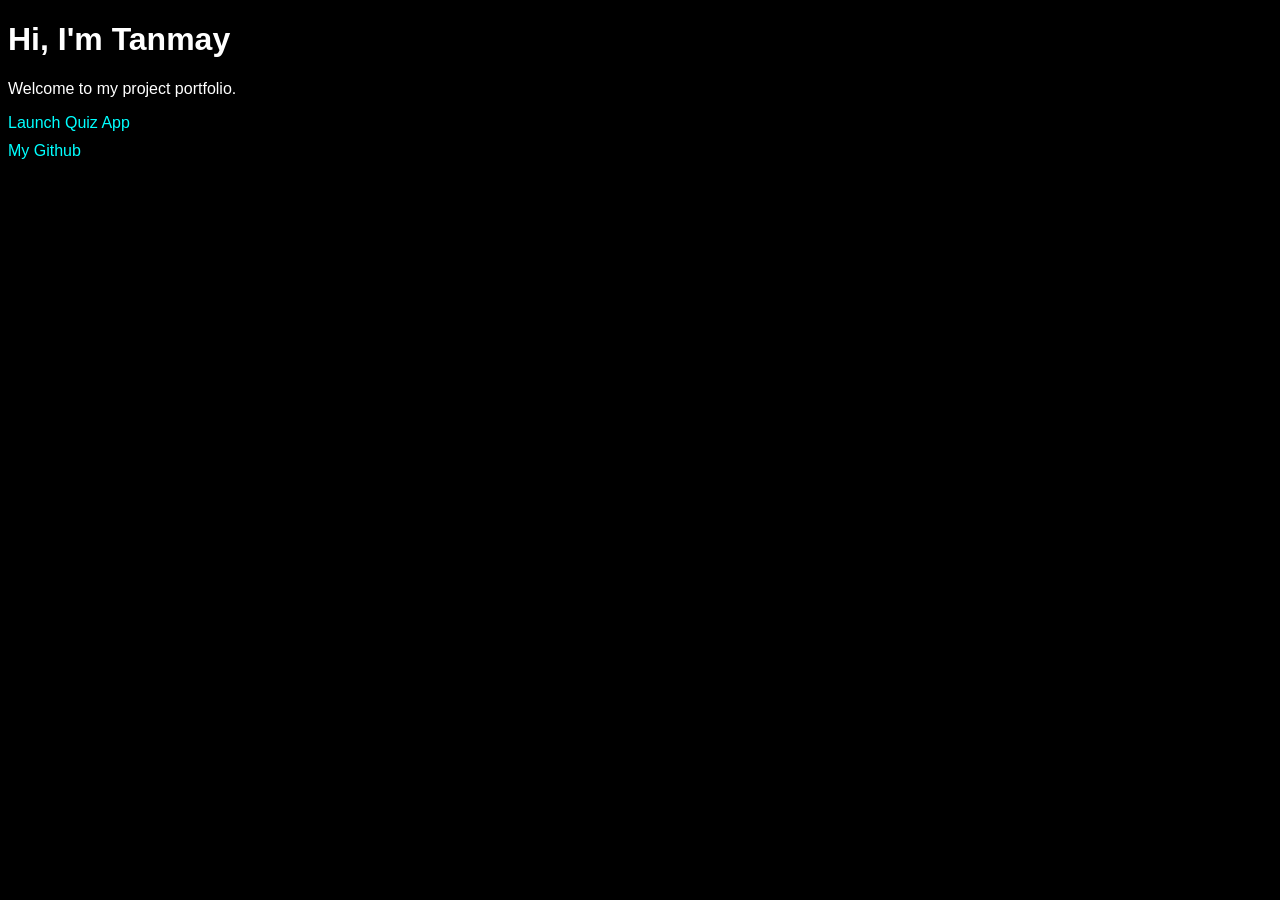
==== index.html @ caf0c2b5 "Add styles and links to index.html" ====
<!DOCTYPE html>
<html>
<head>
    <title>Tanmay | Portfolio</title>
    <style>
        body { 
            background-color: black; 
            color: white; 
            font-family: sans-serif;
        }
        a { 
            color: cyan;    
            display: block;   
            margin-top: 10px;  
            text-decoration: none;
        }
        a:hover { text-decoration: underline; }
    </style>
</head>
<body>
    <h1>Hi, I'm Tanmay</h1>
    <p>Welcome to my project portfolio.</p>
    
    <a href="/quizgenai">Launch Quiz App</a>
    <a href="https://github.com/TanmayDawande">My Github</a>
</body>
</html>
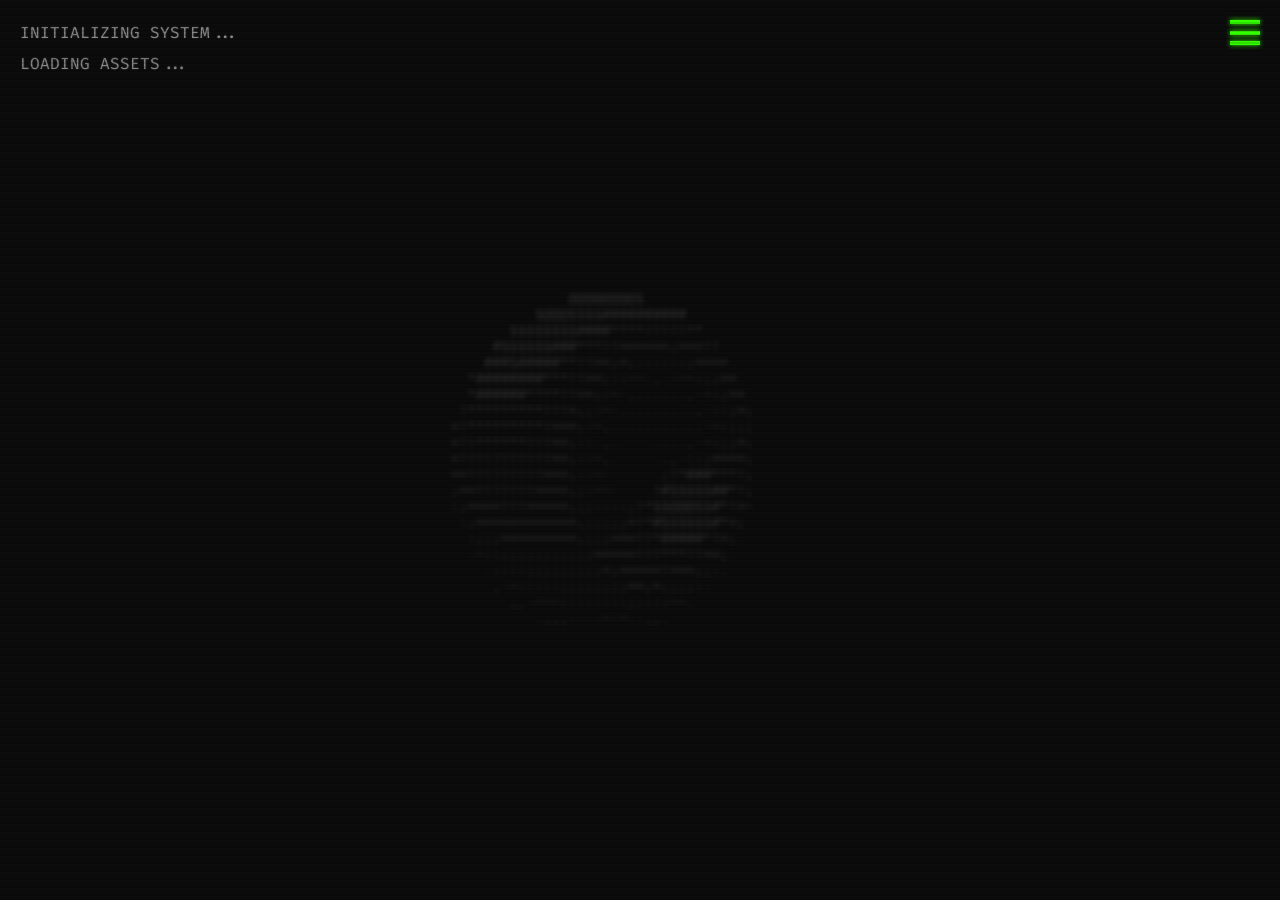
==== commit 8a1038be: "change the entire ui" ====
--- a/index.html
+++ b/index.html
@@ -1,27 +1,71 @@
 <!DOCTYPE html>
-<html>
+<html lang="en">
 <head>
-    <title>Tanmay | Portfolio</title>
-    <style>
-        body { 
-            background-color: black; 
-            color: white; 
-            font-family: sans-serif;
-        }
-        a { 
-            color: cyan;    
-            display: block;   
-            margin-top: 10px;  
-            text-decoration: none;
-        }
-        a:hover { text-decoration: underline; }
-    </style>
+    <meta charset="UTF-8">
+    <meta name="viewport" content="width=device-width, initial-scale=1.0">
+    <title>Tanme portfolio</title>
+    <link rel="preconnect" href="https://fonts.googleapis.com">
+    <link rel="preconnect" href="https://fonts.gstatic.com" crossorigin>
+    <link href="https://fonts.googleapis.com/css2?family=Fira+Code:wght@300;400;600&display=swap" rel="stylesheet">
+    <link rel="stylesheet" href="style.css">
 </head>
 <body>
-    <h1>Hi, I'm Tanmay</h1>
-    <p>Welcome to my project portfolio.</p>
-    
-    <a href="/quizgenai">Launch Quiz App</a>
-    <a href="https://github.com/TanmayDawande">My Github</a>
+    <div class="scanline"></div>
+    <div id="donut-bg"></div>
+    <div id="terminal-container">
+        <!-- Menu Icon -->
+        <div id="menu-icon">
+            <div class="bar"></div>
+            <div class="bar"></div>
+            <div class="bar"></div>
+        </div>
+        
+        <!-- Projects Modal/Tab -->
+        <div id="projects-modal" class="hidden">
+            <div class="modal-header">
+                <span></span>
+                <span class="close-btn">[X]</span>
+            </div>
+            <div class="modal-tabs">
+                <span id="tab-projects" class="tab active">[PROJECTS]</span>
+                <span id="tab-contact" class="tab">[CONTACT]</span>
+            </div>
+            <div id="modal-content">
+                <div id="github-projects">
+                    <!-- Projects will be loaded here -->
+                    <div class="loading">FETCHING DATA...</div>
+                </div>
+                <div id="contact-section" class="hidden">
+                    <div class="contact-item">
+                        <span class="contact-label">Email:</span>
+                        <span style="color: var(--link-color); cursor: text;">tdawande007@gmail.com</span>
+                    </div>
+                    <div class="contact-item">
+                        <span class="contact-label">GitHub:</span>
+                        <a href="https://github.com/TanmayDawande" target="_blank">TanmayDawande</a>
+                    </div>
+                    <div class="contact-item">
+                        <span class="contact-label">LinkedIn:</span>
+                        <a href="https://www.linkedin.com/in/tanmay-dawande-601378376/" target="_blank">Tanmay Dawande</a>
+                    </div>
+                    <div class="contact-item">
+                        <span class="contact-label">Discord:</span>
+                        <span style="color: var(--link-color); cursor: text;">.tanme</span>
+                    </div>
+                </div>
+            </div>
+        </div>
+
+        <div id="terminal-output"></div>
+        <div class="input-line">
+            <span class="prompt">visitor@tanmay:~$</span>
+            <!-- Hidden input for typing -->
+            <input type="text" id="command-input" autocomplete="off" spellcheck="false" autofocus>
+            <!-- Visual representation -->
+            <span id="input-display"></span>
+            <span class="cursor"></span>
+        </div>
+    </div>
+    <script src="script.js"></script>
 </body>
 </html>
--- a/style.css
+++ b/style.css
@@ -0,0 +1,336 @@
+:root {
+    --bg-color: #0c0c0c;
+    --terminal-green: #33ff00;
+    --terminal-glow: #33ff0080;
+    --text-color: #e0e0e0;
+    --prompt-color: #ff3333;
+    --link-color: #55b5db;
+    --font-stack: 'Fira Code', 'Courier New', monospace;
+}
+
+body {
+    background-color: var(--bg-color);
+    color: var(--text-color);
+    font-family: var(--font-stack);
+    margin: 0;
+    padding: 0;
+    height: 100vh;
+    overflow: hidden;
+    display: flex;
+    justify-content: center;
+    align-items: center;
+}
+
+.scanline {
+    position: fixed;
+    top: 0;
+    left: 0;
+    width: 100%;
+    height: 100%;
+    background: linear-gradient(
+        to bottom,
+        rgba(255,255,255,0),
+        rgba(255,255,255,0) 50%,
+        rgba(0,0,0,0.2) 50%,
+        rgba(0,0,0,0.2)
+    );
+    background-size: 100% 4px;
+    pointer-events: none;
+    z-index: 1000;
+    opacity: 0.6;
+}
+
+#terminal-container {
+    width: 100%;
+    height: 100vh;
+    overflow-y: auto; 
+    background: transparent;
+    border: none;
+    padding: 20px;
+    box-sizing: border-box;
+    display: block;
+}
+
+#terminal-output {
+    overflow: visible;
+    padding-bottom: 0;
+}
+
+#terminal-output::-webkit-scrollbar {
+    width: 8px;
+}
+
+#terminal-output::-webkit-scrollbar-thumb {
+    background-color: #333;
+    border-radius: 4px;
+}
+
+.line {
+    margin-bottom: 5px;
+    line-height: 1.6;
+    word-wrap: break-word;
+    white-space: pre-wrap;
+    text-shadow: 0 0 2px rgba(255, 255, 255, 0.2);
+}
+
+.command-echo {
+    color: #888;
+}
+
+.success { color: var(--terminal-green); }
+.error { color: #ff5555; }
+.info { color: #55b5db; }
+
+.input-line {
+    display: flex;
+    align-items: center;
+    position: relative;
+    width: 100%;
+}
+
+.prompt {
+    color: var(--terminal-green);
+    margin-right: 10px;
+    font-weight: bold;
+    text-shadow: 0 0 5px var(--terminal-glow);
+    white-space: nowrap;
+}
+
+#command-input {
+    position: absolute;
+    opacity: 0;
+    top: 0;
+    left: 0;
+    width: 100%;
+    height: 100%;
+    cursor: default;
+}
+
+#input-display {
+    color: var(--text-color);
+    white-space: pre;
+    min-width: 1px;
+}
+
+.cursor {
+    width: 10px;
+    height: 1.2em;
+    background: var(--terminal-green);
+    display: inline-block;
+    animation: blink 1s step-end infinite;
+    pointer-events: none;
+}
+
+#menu-icon {
+    position: absolute;
+    top: 20px;
+    right: 20px;
+    width: 30px;
+    height: 25px;
+    cursor: pointer;
+    z-index: 100;
+    display: flex;
+    flex-direction: column;
+    justify-content: space-between;
+}
+
+#menu-icon .bar {
+    width: 100%;
+    height: 4px;
+    background-color: var(--terminal-green);
+    box-shadow: 0 0 5px var(--terminal-green);
+    transition: 0.3s;
+}
+
+#menu-icon:hover .bar {
+    background-color: #fff;
+}
+
+#projects-modal {
+    position: absolute;
+    top: 60px;
+    right: 20px;
+    width: 400px;
+    max-height: 70vh;
+    background-color: rgba(10, 10, 10, 0.95);
+    border: 1px solid var(--terminal-green);
+    box-shadow: 0 0 15px rgba(51, 255, 0, 0.2);
+    z-index: 99;
+    display: flex;
+    flex-direction: column;
+    overflow: hidden;
+    backdrop-filter: blur(5px);
+    transition: opacity 0.3s, transform 0.3s;
+}
+
+#projects-modal.hidden {
+    opacity: 0;
+    pointer-events: none;
+    transform: translateY(-20px);
+}
+
+.modal-header {
+    background: rgba(51, 255, 0, 0.1);
+    padding: 10px;
+    border-bottom: 1px solid var(--terminal-green);
+    display: flex;
+    justify-content: space-between;
+    font-weight: bold;
+    color: var(--terminal-green);
+}
+
+.close-btn {
+    cursor: pointer;
+}
+.close-btn:hover {
+    color: #fff;
+}
+
+#github-projects::-webkit-scrollbar {
+    width: 6px;
+}
+#github-projects::-webkit-scrollbar-thumb {
+    background: var(--terminal-green);
+}
+
+.modal-tabs {
+    display: flex;
+    border-bottom: 1px solid #333;
+    background: rgba(0,0,0,0.5);
+}
+
+.tab {
+    flex: 1;
+    text-align: center;
+    padding: 8px 0;
+    cursor: pointer;
+    color: #666;
+    transition: 0.2s;
+    font-size: 0.9em;
+}
+
+.tab:hover {
+    color: #fff;
+    background: rgba(255,255,255,0.05);
+}
+
+.tab.active {
+    color: var(--terminal-green);
+    border-bottom: 2px solid var(--terminal-green);
+    background: rgba(51, 255, 0, 0.05);
+}
+
+#modal-content {
+    flex: 1;
+    overflow: hidden;
+    position: relative;
+    display: flex;
+    flex-direction: column;
+}
+
+#github-projects, #contact-section {
+    overflow-y: auto;
+    padding: 15px;
+    height: 100%;
+}
+#contact-section.hidden {
+    display: none;
+}
+#github-projects.hidden {
+    display: none;
+}
+
+#github-projects::-webkit-scrollbar,
+#contact-section::-webkit-scrollbar {
+    width: 6px;
+}
+#github-projects::-webkit-scrollbar-thumb,
+#contact-section::-webkit-scrollbar-thumb {
+    background: var(--terminal-green);
+}
+
+.contact-item {
+    margin-bottom: 15px;
+    padding: 10px;
+    border: 1px solid #333;
+    display: flex;
+    justify-content: space-between;
+    align-items: center;
+}
+.contact-item:hover {
+    border-color: var(--terminal-green);
+    background: rgba(51, 255, 0, 0.05);
+}
+.contact-label {
+    color: var(--terminal-green);
+    margin-right: 10px;
+}
+
+.repo-item {
+    border: 1px solid #333;
+    padding: 10px;
+    margin-bottom: 10px;
+    transition: 0.2s;
+    cursor: pointer;
+}
+.repo-item:hover {
+    border-color: var(--terminal-green);
+    background: rgba(51, 255, 0, 0.05);
+}
+.repo-name {
+    color: var(--link-color);
+    font-weight: bold;
+    display: block;
+    margin-bottom: 5px;
+}
+.repo-desc {
+    font-size: 0.85em;
+    color: #aaa;
+    margin-bottom: 8px;
+}
+.repo-meta {
+    font-size: 0.75em;
+    color: #666;
+    display: flex;
+    gap: 10px;
+}
+.loading {
+    text-align: center;
+    color: var(--terminal-green);
+    animation: blink 0.5s infinite;
+}
+
+@keyframes blink {
+    0%, 100% { opacity: 1; }
+    50% { opacity: 0; }
+}
+
+#donut-bg {
+    position: fixed;
+    top: 50%;
+    left: 50%;
+    transform: translate(-50%, -50%);
+    z-index: 0;
+    color: #e6e6e6;
+    font-size: 14px;
+    white-space: pre;
+    font-family: monospace;
+    opacity: 0.18;
+    pointer-events: none;
+    filter: blur(2.5px);
+}
+
+.project-card {
+    border: 1px dashed #444;
+    padding: 15px;
+    margin: 10px 0;
+    max-width: 600px;
+}
+.project-title { color: var(--terminal-green); font-weight: bold; font-size: 1.1em; }
+.project-tech { color: #888; font-size: 0.9em; margin-bottom: 5px; }
+.project-desc { margin-bottom: 10px; }
+.project-links a { color: var(--link-color); text-decoration: none; margin-right: 10px; }
+.project-links a:hover { text-decoration: underline; color: #fff; }
+
+a { color: var(--link-color); text-decoration: none; }
+a:hover { text-decoration: underline; }
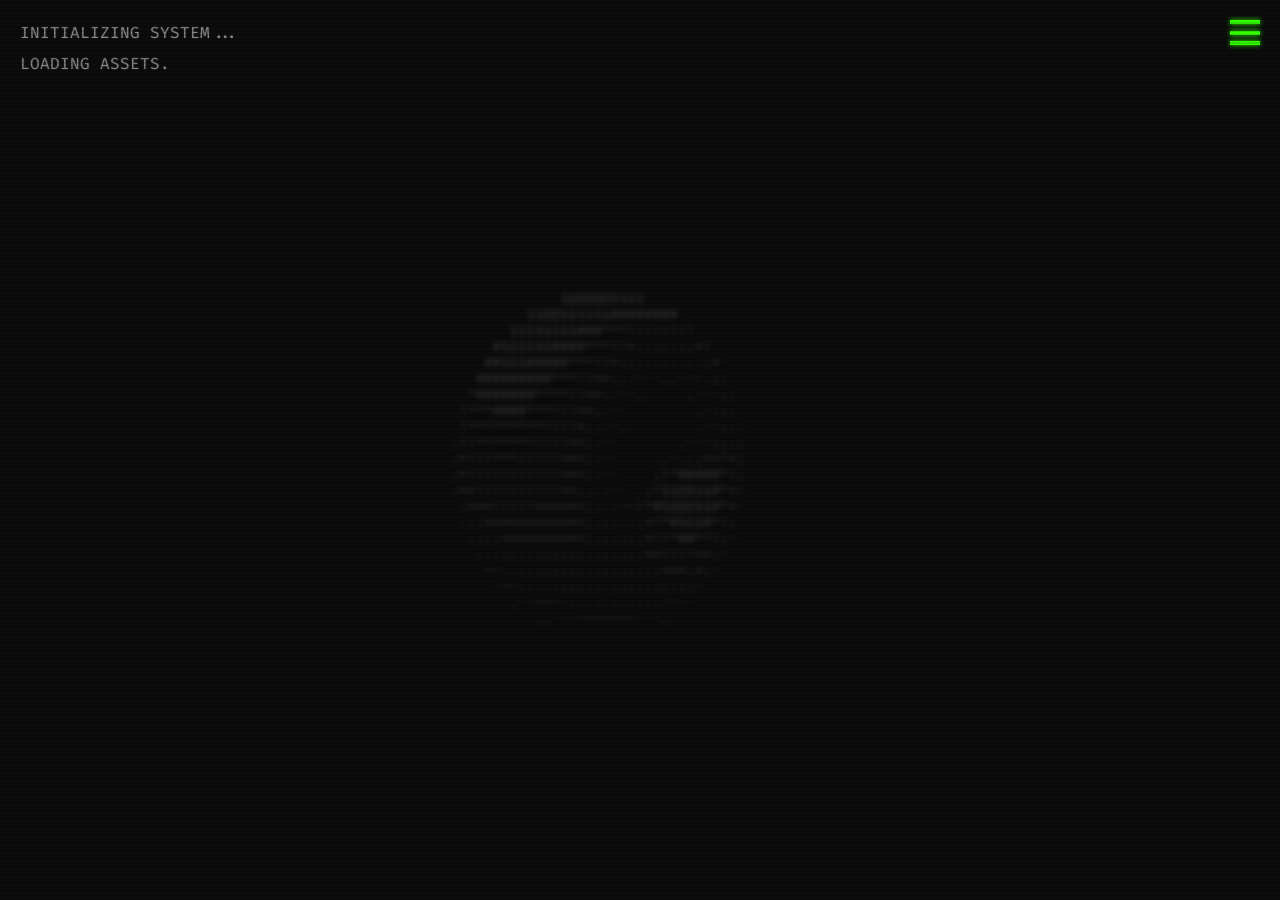
==== commit 436a6428: "added meta element" ====
--- a/index.html
+++ b/index.html
@@ -9,6 +9,7 @@
     <link href="https://fonts.googleapis.com/css2?family=Fira+Code:wght@300;400;600&display=swap" rel="stylesheet">
     <link rel="stylesheet" href="style.css">
 </head>
+<meta name="description" content="tanmay resides here">
 <body>
     <div class="scanline"></div>
     <div id="donut-bg"></div>
@@ -49,6 +50,10 @@
                         <a href="https://www.linkedin.com/in/tanmay-dawande-601378376/" target="_blank">Tanmay Dawande</a>
                     </div>
                     <div class="contact-item">
+                        <span class="contact-label">X:</span>
+                        <a href="https://x.com/tanme_7" target="_blank">@tanme_7</a>
+                    </div>
+                    <div class="contact-item">
                         <span class="contact-label">Discord:</span>
                         <span style="color: var(--link-color); cursor: text;">.tanme</span>
                     </div>
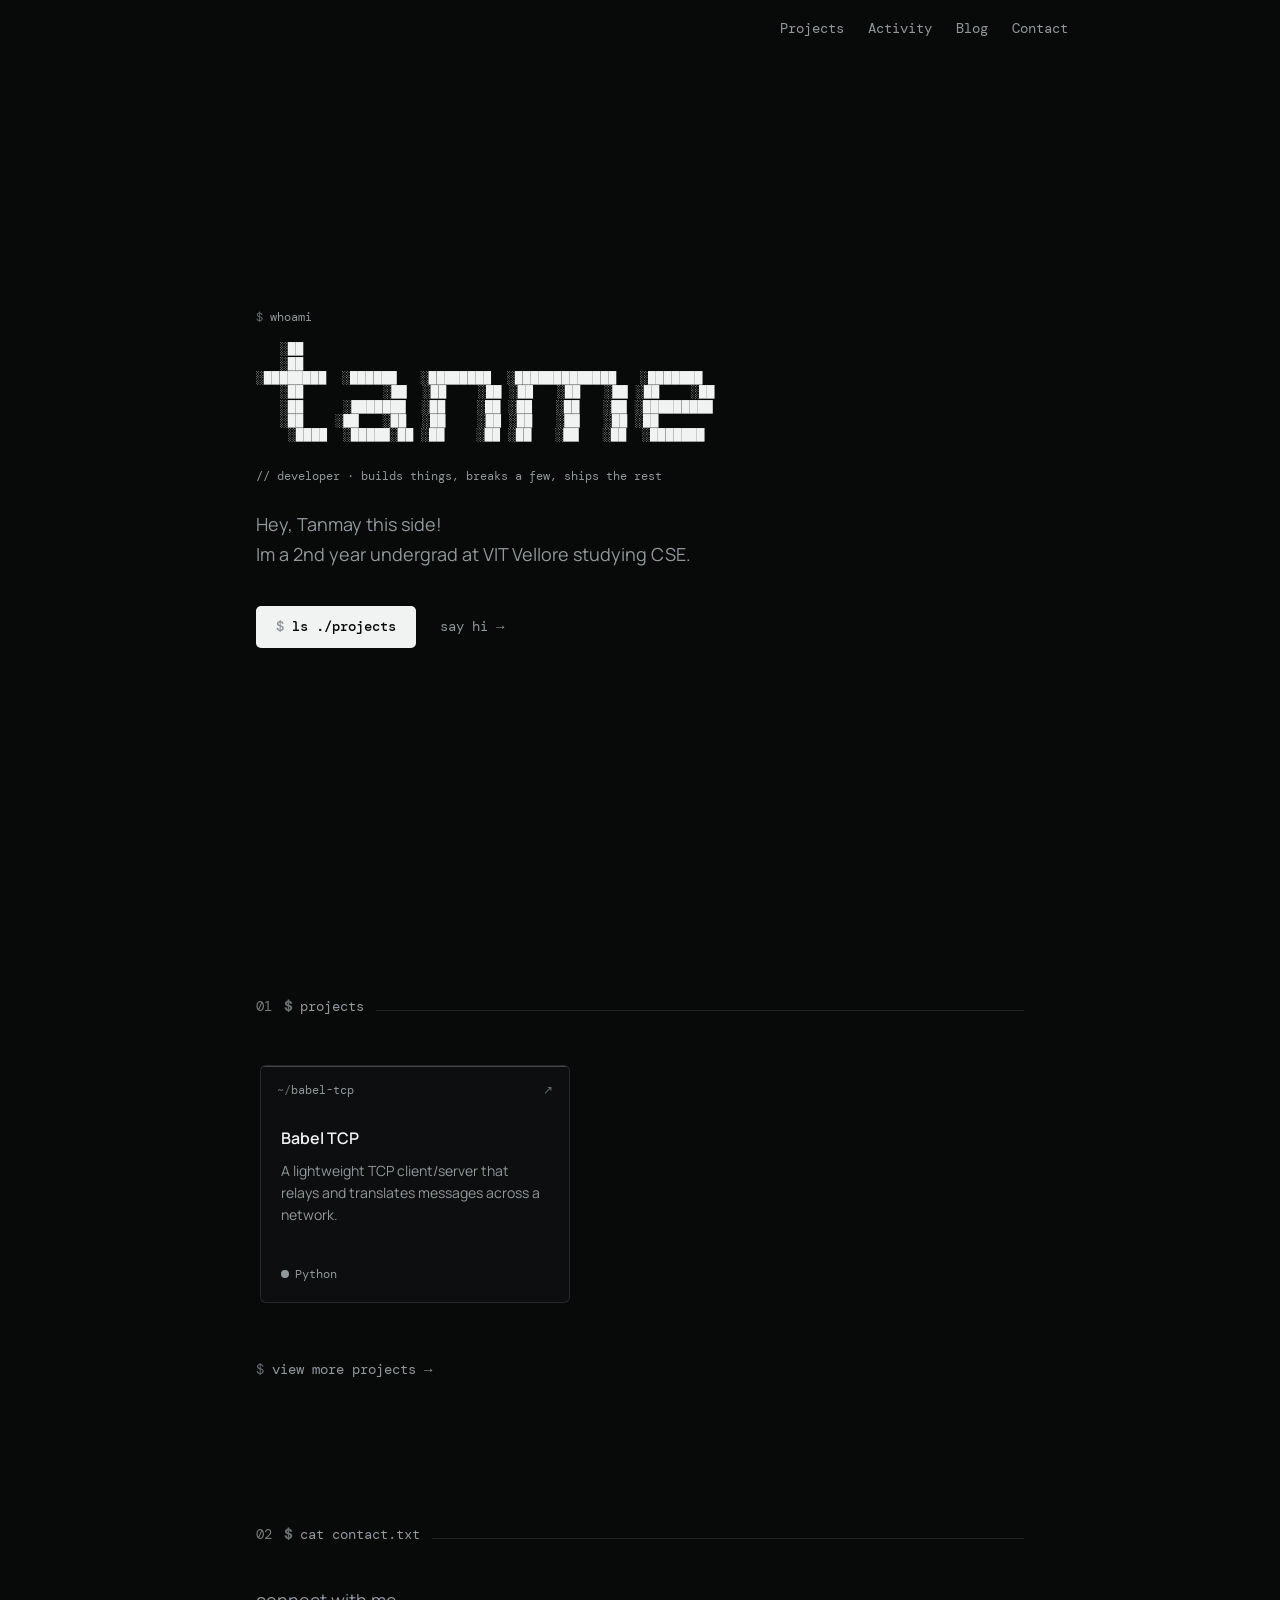
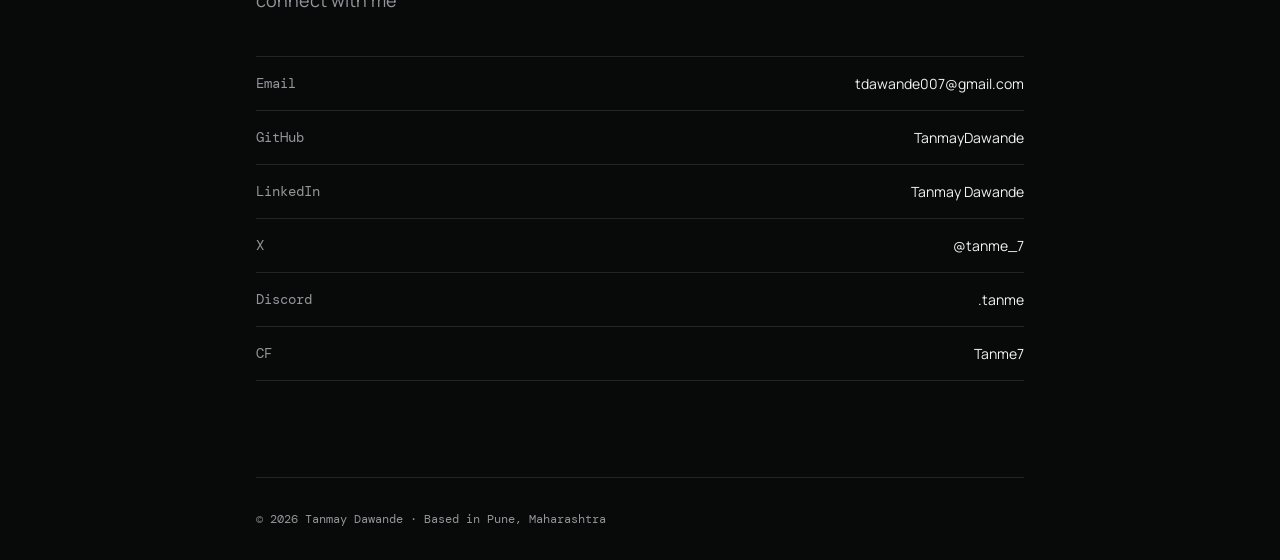
==== commit 889183b8: "changed the folio" ====
--- a/index.html
+++ b/index.html
@@ -1,76 +1,71 @@
-<!DOCTYPE html>
+<!doctype html>
 <html lang="en">
-<head>
-    <meta charset="UTF-8">
-    <meta name="viewport" content="width=device-width, initial-scale=1.0">
-    <title>Tanme portfolio</title>
-    <link rel="preconnect" href="https://fonts.googleapis.com">
-    <link rel="preconnect" href="https://fonts.gstatic.com" crossorigin>
-    <link href="https://fonts.googleapis.com/css2?family=Fira+Code:wght@300;400;600&display=swap" rel="stylesheet">
-    <link rel="stylesheet" href="style.css">
-</head>
-<meta name="description" content="tanmay resides here">
-<body>
-    <div class="scanline"></div>
-    <div id="donut-bg"></div>
-    <div id="terminal-container">
-        <!-- Menu Icon -->
-        <div id="menu-icon">
-            <div class="bar"></div>
-            <div class="bar"></div>
-            <div class="bar"></div>
+  <head>
+    <meta charset="UTF-8" />
+    <meta name="viewport" content="width=device-width, initial-scale=1.0" />
+    <meta name="description" content="Portfolio of Tanmay Dawande: AI apps, automation tools, and computer-vision experiments." />
+    <title>Tanmay Dawande - Developer & Projects</title>
+    <link rel="stylesheet" href="css/styles.css" />
+  </head>
+  <body>
+    <header class="site-header">
+      <nav class="nav container" aria-label="Main navigation">
+        <ul class="nav-links">
+          <li><a href="projects.html">Projects</a></li>
+          <li><a href="activity.html">Activity</a></li>
+          <li><a href="blog.html">Blog</a></li>
+          <li><a href="#contact">Contact</a></li>
+        </ul>
+      </nav>
+    </header>
+
+    <main class="container">
+      <section class="hero" aria-labelledby="hero-title">
+        <div class="terminal-label reveal"><span>$</span> whoami</div>
+        <div class="ascii-row reveal">
+          <pre id="hero-title" aria-label="Tanmay Dawande">   ░██
+   ░██
+░████████  ░██████   ░████████  ░█████████████   ░███████
+   ░██          ░██  ░██    ░██ ░██   ░██   ░██ ░██    ░██
+   ░██     ░███████  ░██    ░██ ░██   ░██   ░██ ░█████████
+   ░██    ░██   ░██  ░██    ░██ ░██   ░██   ░██ ░██
+    ░████  ░█████░██ ░██    ░██ ░██   ░██   ░██  ░███████</pre>
         </div>
-        
-        <!-- Projects Modal/Tab -->
-        <div id="projects-modal" class="hidden">
-            <div class="modal-header">
-                <span></span>
-                <span class="close-btn">[X]</span>
-            </div>
-            <div class="modal-tabs">
-                <span id="tab-projects" class="tab active">[PROJECTS]</span>
-                <span id="tab-contact" class="tab">[CONTACT]</span>
-            </div>
-            <div id="modal-content">
-                <div id="github-projects">
-                    <!-- Projects will be loaded here -->
-                    <div class="loading">FETCHING DATA...</div>
-                </div>
-                <div id="contact-section" class="hidden">
-                    <div class="contact-item">
-                        <span class="contact-label">Email:</span>
-                        <span style="color: var(--link-color); cursor: text;">tdawande007@gmail.com</span>
-                    </div>
-                    <div class="contact-item">
-                        <span class="contact-label">GitHub:</span>
-                        <a href="https://github.com/TanmayDawande" target="_blank">TanmayDawande</a>
-                    </div>
-                    <div class="contact-item">
-                        <span class="contact-label">LinkedIn:</span>
-                        <a href="https://www.linkedin.com/in/tanmay-dawande-601378376/" target="_blank">Tanmay Dawande</a>
-                    </div>
-                    <div class="contact-item">
-                        <span class="contact-label">X:</span>
-                        <a href="https://x.com/tanme_7" target="_blank">@tanme_7</a>
-                    </div>
-                    <div class="contact-item">
-                        <span class="contact-label">Discord:</span>
-                        <span style="color: var(--link-color); cursor: text;">.tanme</span>
-                    </div>
-                </div>
-            </div>
+        <p class="eyebrow reveal">// developer · builds things, breaks a few, ships the rest</p>
+        <p class="intro reveal">Hey, Tanmay this side! <br>
+          Im a 2nd year undergrad at VIT Vellore studying CSE.<br>
+          
+        </p>
+        <div class="hero-actions reveal">
+          <a class="button" href="projects.html"><span>$</span> ls ./projects</a>
+          <a class="text-link" href="#contact">say hi →</a>
         </div>
+      </section>
 
-        <div id="terminal-output"></div>
-        <div class="input-line">
-            <span class="prompt">visitor@tanmay:~$</span>
-            <!-- Hidden input for typing -->
-            <input type="text" id="command-input" autocomplete="off" spellcheck="false" autofocus>
-            <!-- Visual representation -->
-            <span id="input-display"></span>
-            <span class="cursor"></span>
-        </div>
-    </div>
-    <script src="script.js"></script>
-</body>
-</html>
+      <section id="projects" class="section project-preview">
+        <div class="section-heading"><span>01</span><h2><b>$</b> projects</h2><hr /></div>
+        <p class="section-intro"></p>
+        <div id="project-grid" class="project-rail project-preview-rail" data-limit="4" aria-live="polite"></div>
+        <a class="text-link remote-link" href="projects.html"><span>$</span> view more projects →</a>
+      </section>
+
+      <section id="contact" class="section">
+        <div class="section-heading"><span>02</span><h2><b>$</b> cat contact.txt</h2><hr /></div>
+        <p class="section-intro">connect with me</p>
+        <ul class="contact-list">
+          <li><span>Email</span><a href="mailto:tdawande007@gmail.com">tdawande007@gmail.com</a></li>
+          <li><span>GitHub</span><a href="https://github.com/TanmayDawande" target="_blank" rel="noopener noreferrer">TanmayDawande</a></li>
+          <li><span>LinkedIn</span><a href="https://www.linkedin.com/in/tanmay-dawande-601378376/" target="_blank" rel="noopener noreferrer">Tanmay Dawande</a></li>
+          <li><span>X</span><a href="https://x.com/tanme_7" target="_blank" rel="noopener noreferrer">@tanme_7</a></li>
+          <li><span>Discord</span><span>.tanme</span></li>
+          <li><span>CF</span><a href="https://codeforces.com/profile/Tanme7" target="_blank" rel="noopener noreferrer">Tanme7</a></li>
+        </ul>
+      </section>
+    </main>
+
+    <footer class="container site-footer">
+      <span>© <span id="year"></span> Tanmay Dawande · Based in Pune, Maharashtra</span>
+    </footer>
+    <script src="js/script.js"></script>
+  </body>
+</html>
--- a/css/styles.css
+++ b/css/styles.css
@@ -0,0 +1,138 @@
+@import url("https://fonts.googleapis.com/css2?family=DM+Mono:wght@400;500&family=Manrope:wght@400;500;600&display=swap");
+
+:root {
+  color-scheme: dark;
+  --background: #080909;
+  --surface: #0d0e0f;
+  --surface-soft: #111213;
+  --foreground: #f1f2f2;
+  --muted: #92979a;
+  --faint: #666b6e;
+  --border: rgba(255, 255, 255, 0.11);
+  --mono: "DM Mono", "Courier New", monospace;
+  --sans: "Manrope", "Segoe UI", sans-serif;
+}
+
+* { box-sizing: border-box; }
+
+html { scroll-behavior: smooth; }
+
+body {
+  margin: 0;
+  background: var(--background);
+  color: var(--foreground);
+  font-family: var(--sans);
+  line-height: 1.5;
+}
+
+a { color: inherit; text-decoration: none; }
+a:focus-visible { outline: 2px solid var(--foreground); outline-offset: 4px; }
+
+.container { width: min(100% - 3rem, 768px); margin-inline: auto; }
+.site-header { position: fixed; inset: 0 0 auto; z-index: 5; background: var(--background); }
+.nav { display: flex; align-items: center; justify-content: flex-end; min-height: 56px; margin-left: 300px; }
+.handle, .nav-links, .terminal-label, .eyebrow, .button, .text-link, .meta, .section-heading, .contact-list > li > span:first-child, .site-footer { font-family: var(--mono); }
+.handle { font-size: .875rem; }
+.handle span, .terminal-label span, .button span, .remote-link span, .section-heading b { color: var(--faint); }
+.nav-links { display: flex; gap: 1.5rem; padding: 0; margin: 0; list-style: none; font-size: .875rem; color: var(--muted); }
+.nav-links a:hover, .text-link:hover, .contact-list a:hover { color: var(--foreground); }
+
+.hero { min-height: 100svh; display: flex; flex-direction: column; justify-content: center; padding-top: 3.5rem; }
+.terminal-label, .eyebrow, .meta { color: var(--muted); font-size: .75rem; }
+.ascii-row { display: flex; align-items: flex-end; gap: 4px; margin-top: 1rem; overflow: hidden; }
+.ascii-row pre { margin: 0; color: var(--foreground); font: clamp(6px, 1.7vw, 13px)/1.1 var(--mono); white-space: pre; }
+.eyebrow { margin: 1.5rem 0 0; }
+.intro, .section-intro { max-width: 37rem; margin: 1.5rem 0 0; color: var(--muted); font-size: 1.125rem; line-height: 1.7; }
+.hero-actions { display: flex; align-items: center; flex-wrap: wrap; gap: 1.5rem; margin-top: 2.25rem; }
+.button { display: inline-flex; gap: .5rem; align-items: center; padding: .65rem 1.25rem; border-radius: 5px; background: var(--foreground); color: var(--background); font-size: .875rem; font-weight: 500; transition: opacity .2s; }
+.button span { color: #8c9295; }
+.button:hover { opacity: .88; }
+.text-link { color: var(--muted); font-size: .875rem; }
+.text-link:hover { text-decoration: underline; text-underline-offset: 4px; }
+
+.section { scroll-margin-top: 5rem; padding: 6rem 0; }
+.section-heading { display: flex; align-items: baseline; gap: .75rem; margin-bottom: 2.5rem; color: rgba(255,255,255,.45); font-size: .875rem; }
+.section-heading h2 { display: flex; align-items: baseline; gap: .5rem; margin: 0; color: var(--muted); font: inherit; white-space: nowrap; }
+.section-heading hr { flex: 1; height: 1px; margin: 0 0 2px; border: 0; background: var(--border); }
+.meta { margin: -1.5rem 0 2rem; }
+.project-grid { display: grid; grid-template-columns: repeat(2, minmax(0, 1fr)); gap: 1.25rem; }
+.project-preview { padding-bottom: 3rem; }
+.projects-page { padding-top: 10rem; }
+.projects-page .section-heading h1 { display: flex; align-items: baseline; gap: .5rem; margin: 0; color: var(--muted); font: inherit; white-space: nowrap; }
+.projects-intro { display: flex; align-items: baseline; justify-content: space-between; gap: 1rem; }
+.project-rail { display: flex; gap: 1rem; overflow-x: auto; padding: .5rem .25rem 1.5rem; scroll-snap-type: x mandatory; scrollbar-color: var(--muted) transparent; scrollbar-width: thin; }
+.project-rail .project-card { flex: 0 0 min(350px, 78vw); scroll-snap-align: start; }
+.project-preview-rail { margin-top: 2rem; }
+.project-preview-rail .project-card { flex-basis: min(310px, 78vw); }
+.full-project-grid { margin-top: .5rem; }
+.activity-page { padding-top: 10rem; }
+.activity-toolbar { display: flex; align-items: baseline; justify-content: space-between; gap: 1rem; }
+.refresh-button { padding: 0; border: 0; background: transparent; color: var(--muted); cursor: pointer; font: .75rem var(--mono); }
+.refresh-button:hover { color: var(--foreground); }
+.activity-list { margin-top: .5rem; }
+.activity-group { margin-bottom: 2rem; }
+.activity-repo { display: block; margin-bottom: .5rem; color: var(--muted); font: .75rem var(--mono); }
+.activity-repo:hover { color: var(--foreground); }
+.activity-item { display: grid; grid-template-columns: 1.25rem minmax(0, 1fr) auto auto; align-items: center; gap: .75rem; min-height: 2.75rem; border-bottom: 1px solid var(--border); color: var(--foreground); font-size: .875rem; }
+.activity-item:hover .activity-title { color: var(--muted); }
+.activity-marker { color: var(--muted); font-family: var(--mono); }
+.activity-title { overflow: hidden; text-overflow: ellipsis; white-space: nowrap; }
+.activity-badge { padding: .15rem .35rem; border: 1px solid var(--border); color: var(--muted); font: .625rem var(--mono); }
+.activity-number { color: var(--muted); font: .75rem var(--mono); }
+.empty-activity { color: var(--muted); font: .875rem var(--mono); }
+.project-card { position: relative; display: flex; flex-direction: column; min-height: 238px; overflow: hidden; border: 1px solid var(--border); border-radius: 6px; background: var(--surface); transition: border-color .25s, transform .25s, background .25s; }
+.project-card::before { content: ""; position: absolute; inset: 0 0 auto; height: 1px; background: var(--foreground); opacity: .24; }
+.project-card:hover { border-color: rgba(255,255,255,.32); background: #101112; transform: translateY(-3px); }
+.card-bar { display: flex; align-items: flex-start; justify-content: space-between; gap: .75rem; padding: 1rem 1rem .75rem; color: var(--muted); font: .75rem var(--mono); }
+.card-bar .arrow { color: var(--faint); transition: transform .25s, color .25s; }
+.project-card:hover .card-bar .arrow { color: var(--foreground); transform: translate(2px, -2px); }
+.card-bar b { color: var(--faint); font-weight: 400; }
+.arrow { transition: transform .25s, color .25s; }
+.project-card:hover .arrow { color: var(--foreground); transform: translate(2px, -2px); }
+.card-body { display: flex; flex: 1; flex-direction: column; padding: 1rem 1.25rem 1.25rem; }
+.card-body h3 { margin: 0; font-size: 1rem; font-weight: 600; }
+.card-body p { flex: 1; margin: .6rem 0 0; color: var(--muted); font-size: .875rem; line-height: 1.6; }
+.card-meta { display: flex; align-items: center; flex-wrap: wrap; gap: 1rem; margin-top: 1.25rem; color: var(--muted); font: .75rem var(--mono); }
+.card-meta span { display: inline-flex; align-items: center; gap: .4rem; }
+.language-dot { width: 8px; height: 8px; border-radius: 50%; background: var(--muted); }
+.live-tag { padding: .15rem .4rem; border-radius: 3px; background: rgba(255,255,255,.1); color: var(--foreground); }
+.remote-link { display: inline-flex; gap: .5rem; margin-top: 2rem; }
+.contact-list { padding: 0; margin: 2.5rem 0 0; border-top: 1px solid var(--border); list-style: none; }
+.contact-list li { display: flex; justify-content: space-between; gap: 1rem; padding: 1rem 0; border-bottom: 1px solid var(--border); }
+.contact-list li > span:first-child { color: var(--muted); font-size: .875rem; }
+.contact-list a, .contact-list li > span:last-child { font-size: .875rem; }
+.site-footer { display: flex; justify-content: space-between; gap: .5rem; padding: 2rem 0; border-top: 1px solid var(--border); color: var(--muted); font-size: .75rem; }
+.page-main { min-height: calc(100svh - 7rem); }
+.blog-empty { padding-top: 10rem; }
+.empty-state { padding: 4rem 1.5rem; border: 1px dashed var(--border); text-align: center; }
+.empty-state .meta { margin: 0; }
+.empty-state h1 { margin: 1rem 0 0; font-size: 1.5rem; font-weight: 500; }
+.empty-state p:last-child { max-width: 28rem; margin: .75rem auto 0; color: var(--muted); font-size: .875rem; }
+.empty-state code { padding: .15rem .35rem; background: var(--surface-soft); color: var(--foreground); font: .75rem var(--mono); }
+
+.reveal { animation: fade-up .6s cubic-bezier(.16,1,.3,1) both; }
+.reveal:nth-child(1) { animation-delay: 20ms; }
+.reveal:nth-child(2) { animation-delay: 40ms; }
+.reveal:nth-child(3) { animation-delay: 120ms; }
+.reveal:nth-child(4) { animation-delay: 160ms; }
+.reveal:nth-child(5) { animation-delay: 240ms; }
+@keyframes fade-up { from { opacity: 0; transform: translateY(12px); } to { opacity: 1; transform: translateY(0); } }
+@keyframes spin { from { transform: translateY(-50%) rotate(0deg); } to { transform: translateY(-50%) rotate(360deg); } }
+
+@media (max-width: 620px) {
+  .container { width: min(100% - 2rem, 768px); }
+  .nav-links { gap: .8rem; font-size: .75rem; }
+  .project-grid { grid-template-columns: 1fr; }
+  .projects-intro { align-items: flex-start; flex-direction: column; }
+  .activity-toolbar { align-items: flex-start; flex-direction: column; gap: 0; }
+  .activity-item { grid-template-columns: 1rem minmax(0, 1fr) auto; gap: .5rem; }
+  .activity-number { display: none; }
+  .section-heading { gap: .5rem; }
+  .section-heading h2 { font-size: .75rem; }
+  .site-footer { flex-direction: column; }
+}
+
+@media (prefers-reduced-motion: reduce) {
+  html { scroll-behavior: auto; }
+  *, *::before, *::after { animation: none !important; transition: none !important; }
+}
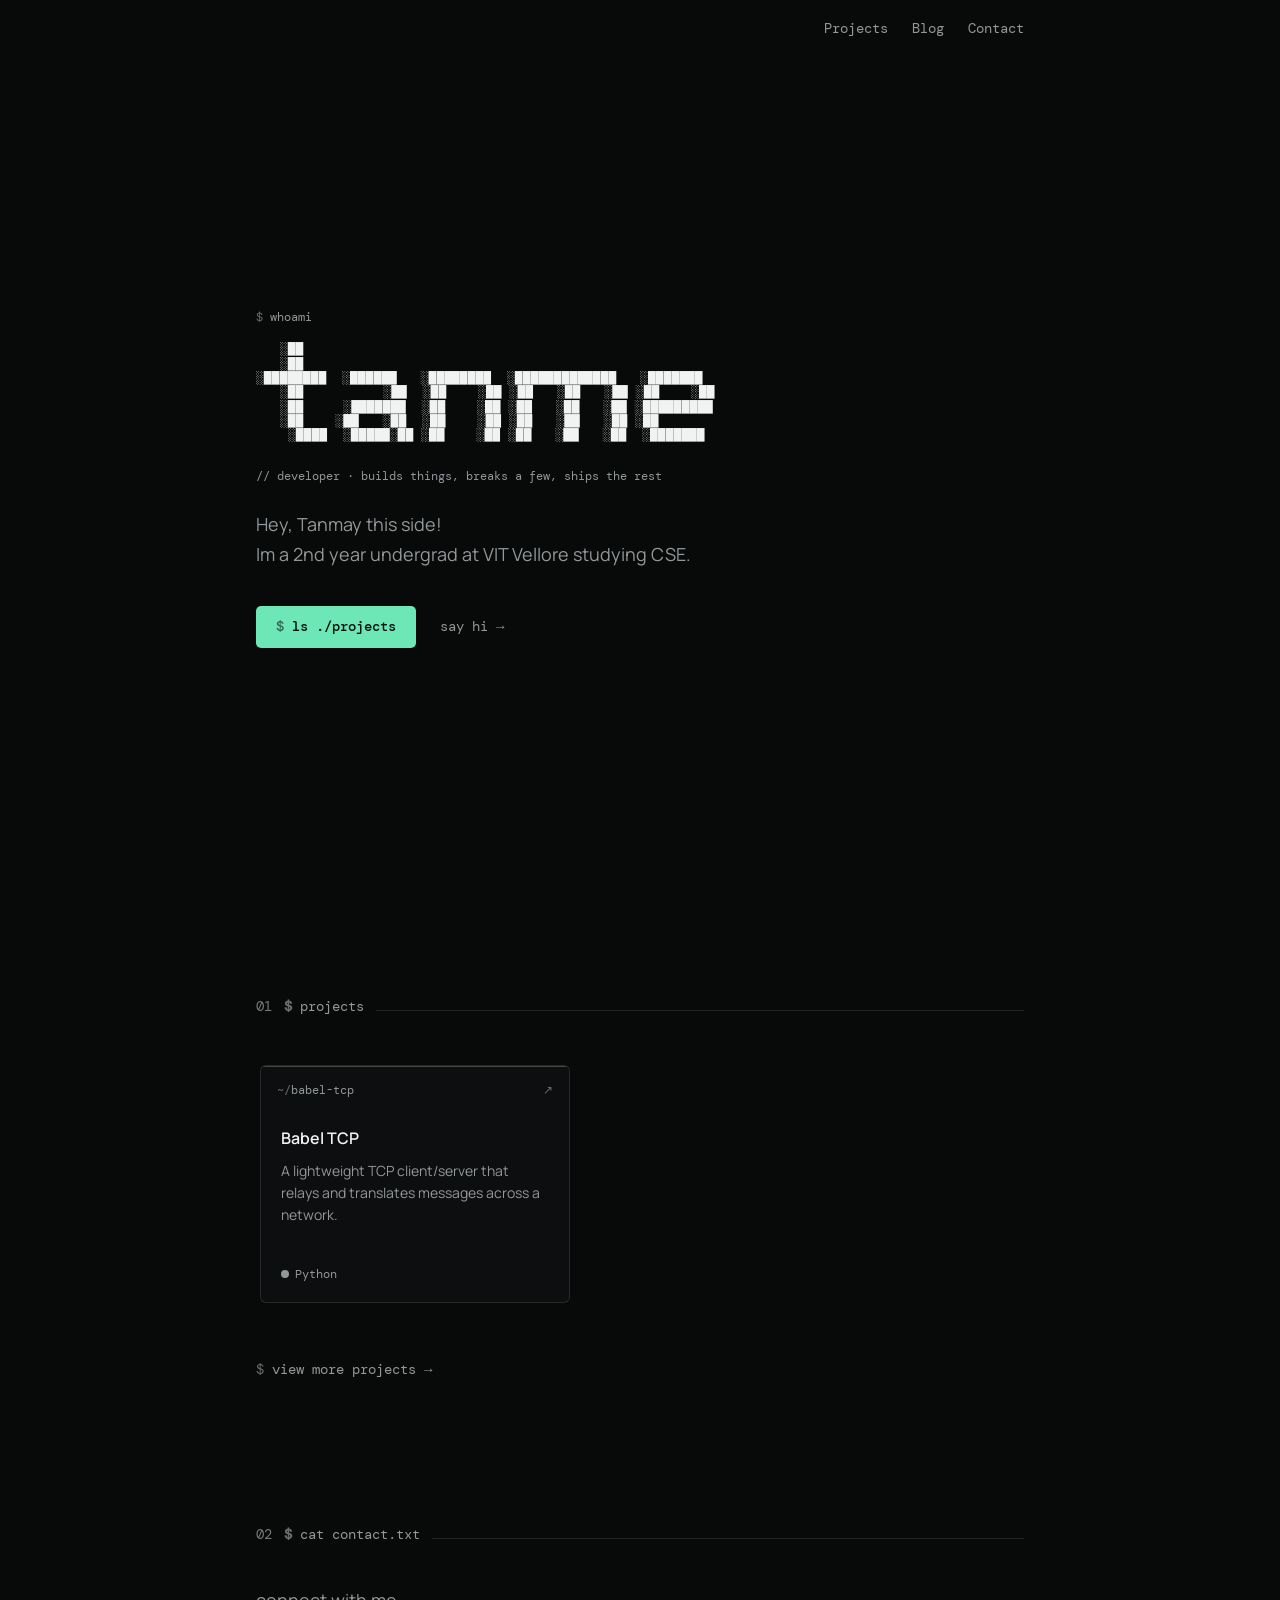
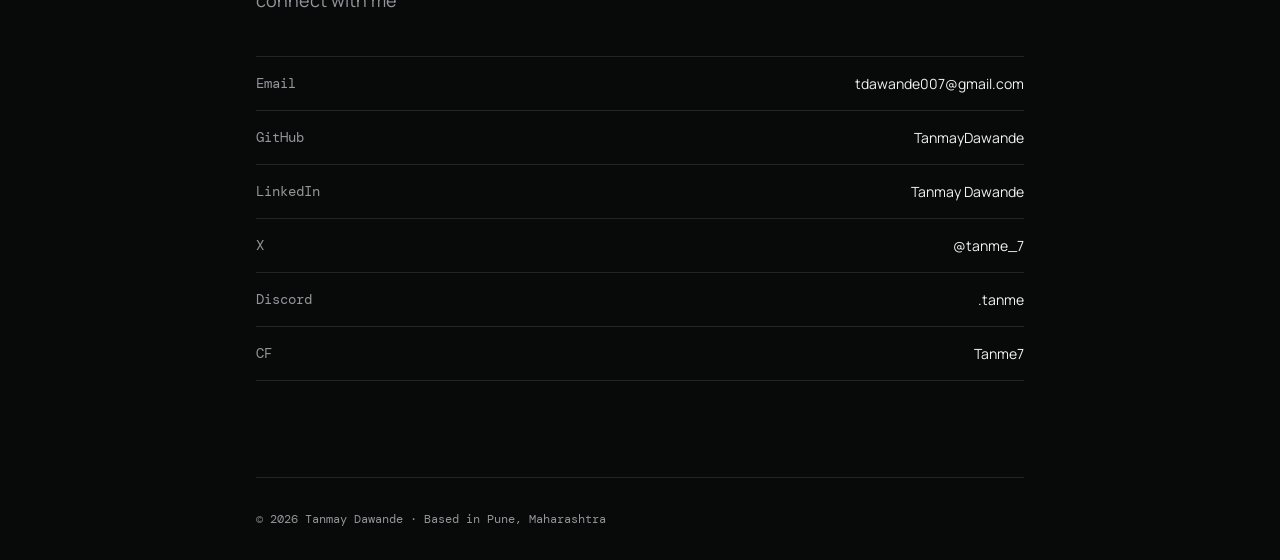
==== commit a45d3ded: "removed activity page" ====
--- a/index.html
+++ b/index.html
@@ -12,7 +12,7 @@
       <nav class="nav container" aria-label="Main navigation">
         <ul class="nav-links">
           <li><a href="projects.html">Projects</a></li>
-          <li><a href="activity.html">Activity</a></li>
+          
           <li><a href="blog.html">Blog</a></li>
           <li><a href="#contact">Contact</a></li>
         </ul>
--- a/css/styles.css
+++ b/css/styles.css
@@ -9,6 +9,8 @@
   --muted: #92979a;
   --faint: #666b6e;
   --border: rgba(255, 255, 255, 0.11);
+  --accent: #6ee7b7;
+  --accent-ink: #06120c;
   --mono: "DM Mono", "Courier New", monospace;
   --sans: "Manrope", "Segoe UI", sans-serif;
 }
@@ -30,12 +32,14 @@
 
 .container { width: min(100% - 3rem, 768px); margin-inline: auto; }
 .site-header { position: fixed; inset: 0 0 auto; z-index: 5; background: var(--background); }
-.nav { display: flex; align-items: center; justify-content: flex-end; min-height: 56px; margin-left: 300px; }
+.nav { display: flex; align-items: center; justify-content: flex-end; min-height: 56px; }
 .handle, .nav-links, .terminal-label, .eyebrow, .button, .text-link, .meta, .section-heading, .contact-list > li > span:first-child, .site-footer { font-family: var(--mono); }
 .handle { font-size: .875rem; }
 .handle span, .terminal-label span, .button span, .remote-link span, .section-heading b { color: var(--faint); }
 .nav-links { display: flex; gap: 1.5rem; padding: 0; margin: 0; list-style: none; font-size: .875rem; color: var(--muted); }
-.nav-links a:hover, .text-link:hover, .contact-list a:hover { color: var(--foreground); }
+.nav-links a:hover, .text-link:hover, .contact-list a:hover { color: var(--accent); }
+.nav-links a[aria-current="page"] { color: var(--foreground); }
+.nav-links a[aria-current="page"]::after { content: ""; display: block; height: 2px; margin-top: 4px; background: var(--accent); }
 
 .hero { min-height: 100svh; display: flex; flex-direction: column; justify-content: center; padding-top: 3.5rem; }
 .terminal-label, .eyebrow, .meta { color: var(--muted); font-size: .75rem; }
@@ -44,8 +48,8 @@
 .eyebrow { margin: 1.5rem 0 0; }
 .intro, .section-intro { max-width: 37rem; margin: 1.5rem 0 0; color: var(--muted); font-size: 1.125rem; line-height: 1.7; }
 .hero-actions { display: flex; align-items: center; flex-wrap: wrap; gap: 1.5rem; margin-top: 2.25rem; }
-.button { display: inline-flex; gap: .5rem; align-items: center; padding: .65rem 1.25rem; border-radius: 5px; background: var(--foreground); color: var(--background); font-size: .875rem; font-weight: 500; transition: opacity .2s; }
-.button span { color: #8c9295; }
+.button { display: inline-flex; gap: .5rem; align-items: center; padding: .65rem 1.25rem; border-radius: 5px; background: var(--accent); color: var(--accent-ink); font-size: .875rem; font-weight: 500; transition: opacity .2s; }
+.button span { color: var(--accent-ink); opacity: .6; }
 .button:hover { opacity: .88; }
 .text-link { color: var(--muted); font-size: .875rem; }
 .text-link:hover { text-decoration: underline; text-underline-offset: 4px; }
@@ -65,21 +69,6 @@
 .project-preview-rail { margin-top: 2rem; }
 .project-preview-rail .project-card { flex-basis: min(310px, 78vw); }
 .full-project-grid { margin-top: .5rem; }
-.activity-page { padding-top: 10rem; }
-.activity-toolbar { display: flex; align-items: baseline; justify-content: space-between; gap: 1rem; }
-.refresh-button { padding: 0; border: 0; background: transparent; color: var(--muted); cursor: pointer; font: .75rem var(--mono); }
-.refresh-button:hover { color: var(--foreground); }
-.activity-list { margin-top: .5rem; }
-.activity-group { margin-bottom: 2rem; }
-.activity-repo { display: block; margin-bottom: .5rem; color: var(--muted); font: .75rem var(--mono); }
-.activity-repo:hover { color: var(--foreground); }
-.activity-item { display: grid; grid-template-columns: 1.25rem minmax(0, 1fr) auto auto; align-items: center; gap: .75rem; min-height: 2.75rem; border-bottom: 1px solid var(--border); color: var(--foreground); font-size: .875rem; }
-.activity-item:hover .activity-title { color: var(--muted); }
-.activity-marker { color: var(--muted); font-family: var(--mono); }
-.activity-title { overflow: hidden; text-overflow: ellipsis; white-space: nowrap; }
-.activity-badge { padding: .15rem .35rem; border: 1px solid var(--border); color: var(--muted); font: .625rem var(--mono); }
-.activity-number { color: var(--muted); font: .75rem var(--mono); }
-.empty-activity { color: var(--muted); font: .875rem var(--mono); }
 .project-card { position: relative; display: flex; flex-direction: column; min-height: 238px; overflow: hidden; border: 1px solid var(--border); border-radius: 6px; background: var(--surface); transition: border-color .25s, transform .25s, background .25s; }
 .project-card::before { content: ""; position: absolute; inset: 0 0 auto; height: 1px; background: var(--foreground); opacity: .24; }
 .project-card:hover { border-color: rgba(255,255,255,.32); background: #101112; transform: translateY(-3px); }
@@ -117,19 +106,48 @@
 .reveal:nth-child(4) { animation-delay: 160ms; }
 .reveal:nth-child(5) { animation-delay: 240ms; }
 @keyframes fade-up { from { opacity: 0; transform: translateY(12px); } to { opacity: 1; transform: translateY(0); } }
-@keyframes spin { from { transform: translateY(-50%) rotate(0deg); } to { transform: translateY(-50%) rotate(360deg); } }
 
 @media (max-width: 620px) {
   .container { width: min(100% - 2rem, 768px); }
   .nav-links { gap: .8rem; font-size: .75rem; }
   .project-grid { grid-template-columns: 1fr; }
   .projects-intro { align-items: flex-start; flex-direction: column; }
-  .activity-toolbar { align-items: flex-start; flex-direction: column; gap: 0; }
-  .activity-item { grid-template-columns: 1rem minmax(0, 1fr) auto; gap: .5rem; }
-  .activity-number { display: none; }
   .section-heading { gap: .5rem; }
   .section-heading h2 { font-size: .75rem; }
   .site-footer { flex-direction: column; }
+}
+
+.blog-grid { grid-template-columns: 1fr; gap: 1rem; }
+.blog-grid .card-body p { display: -webkit-box; -webkit-line-clamp: 2; -webkit-box-orient: vertical; overflow: hidden; }
+.post-page { padding-top: 10rem; }
+.post-header { max-width: 42rem; margin: 2rem 0 3rem; }
+.post-meta { margin: 0; color: var(--muted); font: .75rem var(--mono); }
+.post-title { margin: .75rem 0 0; font-size: clamp(1.5rem, 3vw, 2.25rem); font-weight: 600; line-height: 1.25; }
+.post-tags { display: flex; flex-wrap: wrap; gap: .5rem; margin-top: 1.25rem; }
+.post-tag { padding: .2rem .55rem; border: 1px solid var(--border); border-radius: 3px; color: var(--muted); font: .7rem var(--mono); }
+.post-nav-back { max-width: 42rem; margin-top: 3rem; padding-top: 2rem; border-top: 1px solid var(--border); }
+.prose { max-width: 42rem; font-size: 1.0625rem; line-height: 1.75; }
+.prose > *:first-child { margin-top: 0; }
+.prose h2 { margin: 2.5rem 0 1rem; font-size: 1.375rem; font-weight: 600; }
+.prose h3 { margin: 2rem 0 .75rem; font-size: 1.125rem; font-weight: 600; }
+.prose p { margin: 1.25rem 0; }
+.prose a { color: var(--foreground); text-decoration: underline; text-underline-offset: 3px; text-decoration-color: var(--border); }
+.prose a:hover { text-decoration-color: var(--accent); }
+.prose ul, .prose ol { margin: 1.25rem 0; padding-left: 1.5rem; }
+.prose li { margin: .4rem 0; }
+.prose li > p { margin: .4rem 0; }
+.prose blockquote { margin: 1.5rem 0; padding: .1rem 0 .1rem 1.25rem; border-left: 2px solid var(--border); color: var(--muted); }
+.prose code { padding: .15rem .35rem; border-radius: 3px; background: var(--surface-soft); font-size: .875em; font-family: var(--mono); }
+.prose pre { margin: 1.5rem 0; padding: 1rem 1.25rem; overflow-x: auto; border: 1px solid var(--border); border-radius: 6px; background: var(--surface); }
+.prose pre code { padding: 0; background: none; }
+.prose img { max-width: 100%; border-radius: 6px; }
+.prose hr { margin: 2.5rem 0; border: 0; border-top: 1px solid var(--border); }
+.prose table { width: 100%; margin: 1.5rem 0; border-collapse: collapse; font-size: .9375rem; }
+.prose th, .prose td { padding: .5rem .75rem; border: 1px solid var(--border); text-align: left; }
+.prose th { color: var(--muted); font-weight: 500; }
+
+@media (max-width: 620px) {
+  .post-page { padding-top: 8rem; }
 }
 
 @media (prefers-reduced-motion: reduce) {
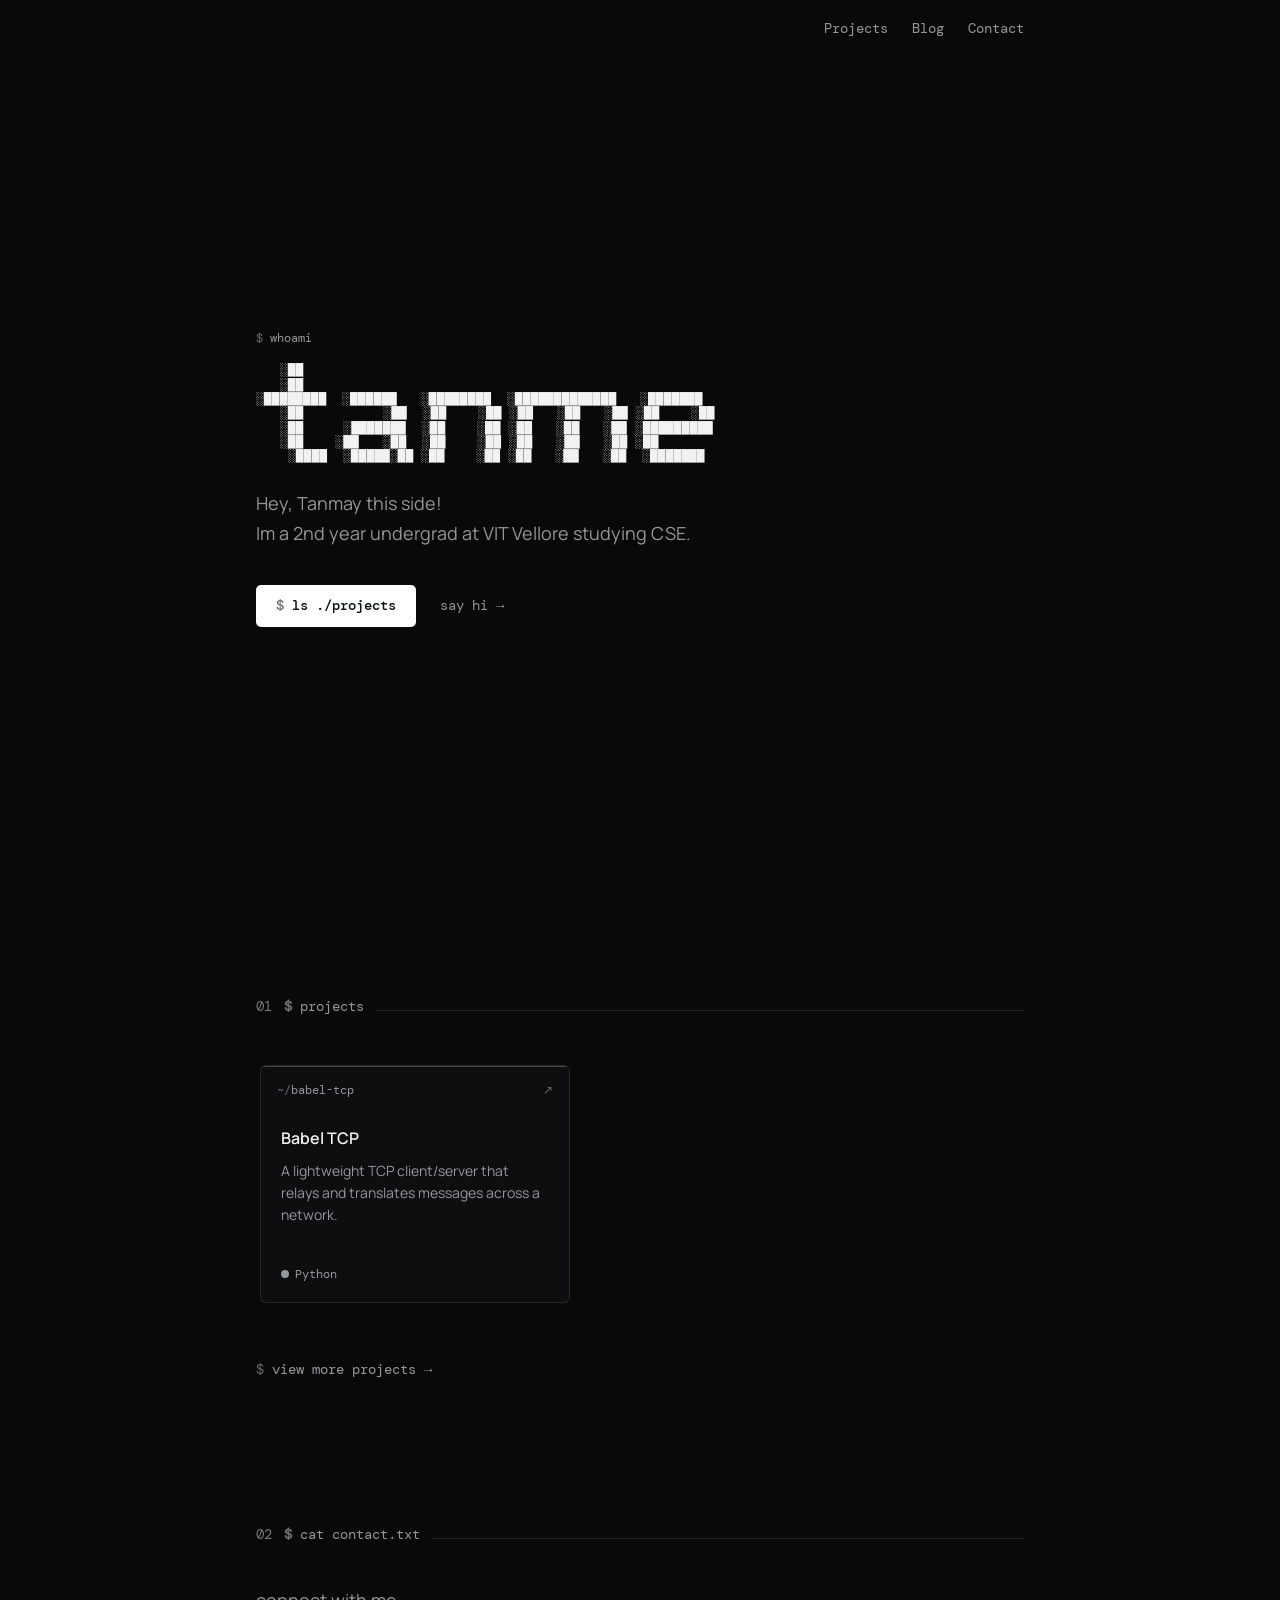
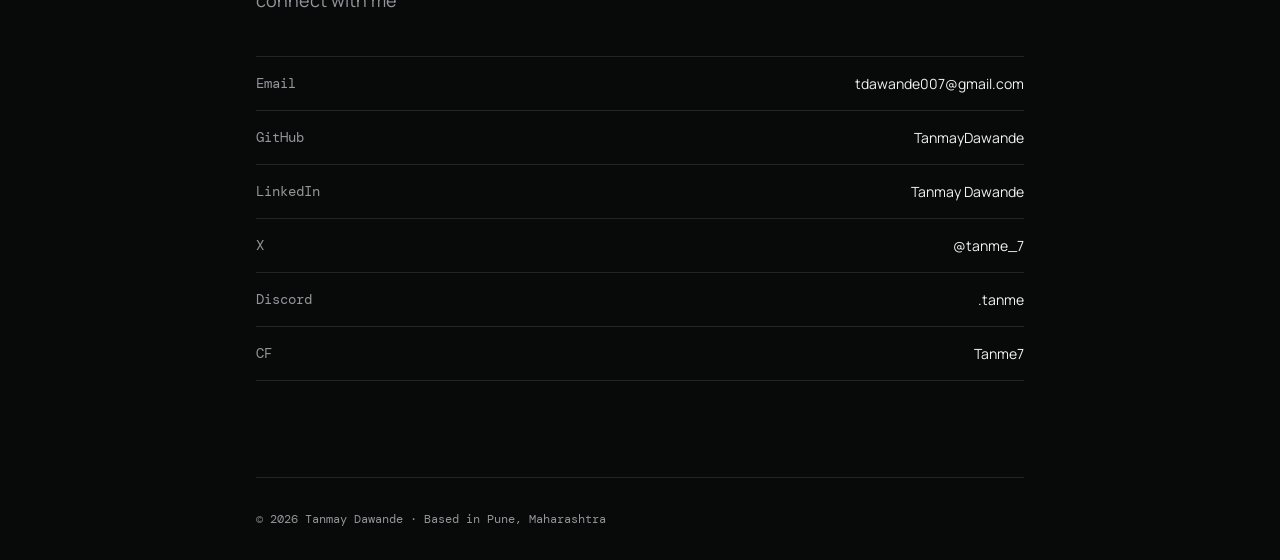
==== commit 87e879f2: "removed unnecessary fluff" ====
--- a/index.html
+++ b/index.html
@@ -31,7 +31,6 @@
    ░██    ░██   ░██  ░██    ░██ ░██   ░██   ░██ ░██
     ░████  ░█████░██ ░██    ░██ ░██   ░██   ░██  ░███████</pre>
         </div>
-        <p class="eyebrow reveal">// developer · builds things, breaks a few, ships the rest</p>
         <p class="intro reveal">Hey, Tanmay this side! <br>
           Im a 2nd year undergrad at VIT Vellore studying CSE.<br>
           
--- a/css/styles.css
+++ b/css/styles.css
@@ -9,7 +9,7 @@
   --muted: #92979a;
   --faint: #666b6e;
   --border: rgba(255, 255, 255, 0.11);
-  --accent: #6ee7b7;
+  --accent: #ffffff;
   --accent-ink: #06120c;
   --mono: "DM Mono", "Courier New", monospace;
   --sans: "Manrope", "Segoe UI", sans-serif;
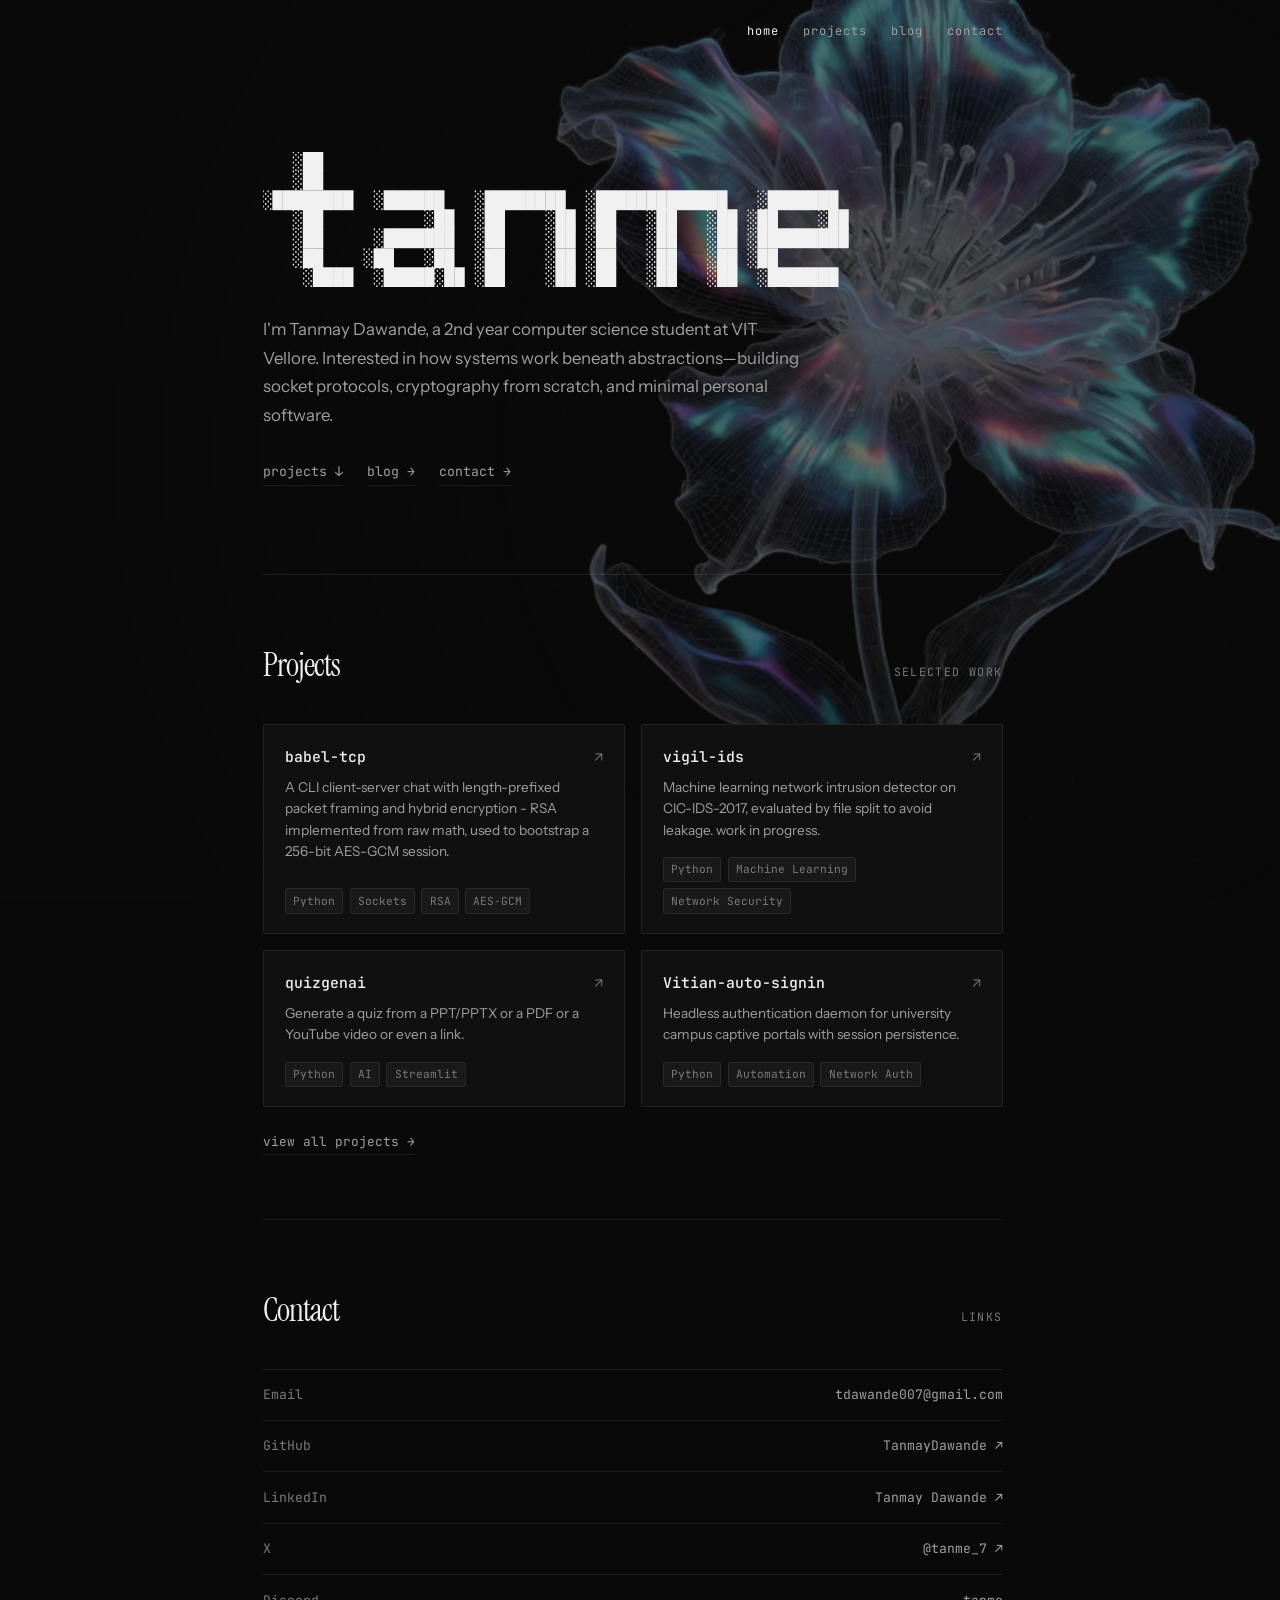
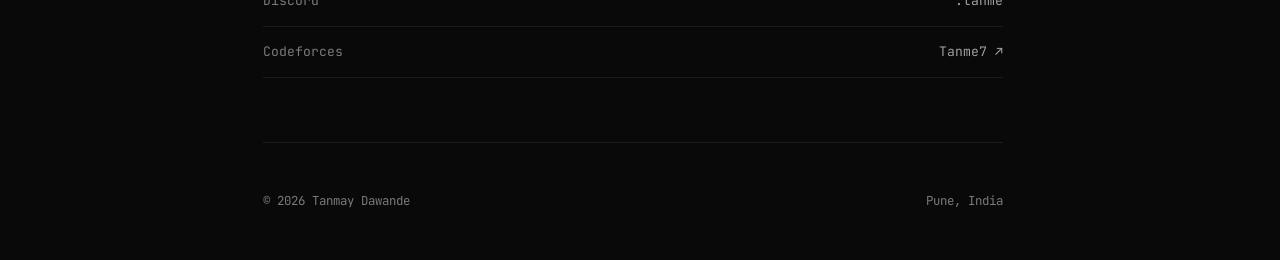
==== commit 430b54e5: "feat: refine portfolio UI, add background flower, and update blog" ====
--- a/index.html
+++ b/index.html
@@ -3,68 +3,117 @@
   <head>
     <meta charset="UTF-8" />
     <meta name="viewport" content="width=device-width, initial-scale=1.0" />
-    <meta name="description" content="Portfolio of Tanmay Dawande: AI apps, automation tools, and computer-vision experiments." />
-    <title>Tanmay Dawande - Developer & Projects</title>
+    <meta name="description" content="Portfolio of Tanmay Dawande: Low-level systems, sockets, cryptography, and personal tools." />
+    <title>Tanmay Dawande</title>
+    <link rel="icon" href="data:," />
+    <link rel="preconnect" href="https://fonts.googleapis.com" />
+    <link rel="preconnect" href="https://fonts.gstatic.com" crossorigin />
     <link rel="stylesheet" href="css/styles.css" />
   </head>
   <body>
-    <header class="site-header">
+    <div class="flower" aria-hidden="true"><div class="flower__drift"><img class="flower__img" src="assets/flower.webp" alt="" width="888" height="1180" decoding="async"></div></div>
+    <div class="page-wrapper">
+      <header class="site-header">
       <nav class="nav container" aria-label="Main navigation">
         <ul class="nav-links">
-          <li><a href="projects.html">Projects</a></li>
-          
-          <li><a href="blog.html">Blog</a></li>
-          <li><a href="#contact">Contact</a></li>
+          <li><a href="index.html" aria-current="page">home</a></li>
+          <li><a href="projects.html">projects</a></li>
+          <li><a href="blog.html">blog</a></li>
+          <li><a href="#contact">contact</a></li>
         </ul>
       </nav>
     </header>
 
     <main class="container">
-      <section class="hero" aria-labelledby="hero-title">
-        <div class="terminal-label reveal"><span>$</span> whoami</div>
-        <div class="ascii-row reveal">
-          <pre id="hero-title" aria-label="Tanmay Dawande">   ░██
+      <section class="hero" id="top">
+        <pre id="hero-title" aria-label="Tanmay Dawande">   ░██
    ░██
 ░████████  ░██████   ░████████  ░█████████████   ░███████
    ░██          ░██  ░██    ░██ ░██   ░██   ░██ ░██    ░██
    ░██     ░███████  ░██    ░██ ░██   ░██   ░██ ░█████████
    ░██    ░██   ░██  ░██    ░██ ░██   ░██   ░██ ░██
     ░████  ░█████░██ ░██    ░██ ░██   ░██   ░██  ░███████</pre>
-        </div>
-        <p class="intro reveal">Hey, Tanmay this side! <br>
-          Im a 2nd year undergrad at VIT Vellore studying CSE.<br>
-          
+        <p class="hero-bio">
+          I'm Tanmay Dawande, a 2nd year computer science student at VIT Vellore. Interested in how systems work beneath abstractions—building socket protocols, cryptography from scratch, and minimal personal software.
         </p>
-        <div class="hero-actions reveal">
-          <a class="button" href="projects.html"><span>$</span> ls ./projects</a>
-          <a class="text-link" href="#contact">say hi →</a>
+        <div class="hero-links">
+          <a href="#projects">projects ↓</a>
+          <a href="blog.html">blog →</a>
+          <a href="#contact">contact →</a>
         </div>
       </section>
 
-      <section id="projects" class="section project-preview">
-        <div class="section-heading"><span>01</span><h2><b>$</b> projects</h2><hr /></div>
-        <p class="section-intro"></p>
-        <div id="project-grid" class="project-rail project-preview-rail" data-limit="4" aria-live="polite"></div>
-        <a class="text-link remote-link" href="projects.html"><span>$</span> view more projects →</a>
+      <section id="projects" class="section">
+        <div class="section-heading">
+          <h2>Projects</h2>
+          <span class="section-sub">selected work</span>
+        </div>
+
+        <div id="project-grid" class="project-grid" data-limit="4" aria-live="polite"></div>
+
+        <div>
+          <a class="section-footer-link" href="projects.html">view all projects →</a>
+        </div>
       </section>
 
       <section id="contact" class="section">
-        <div class="section-heading"><span>02</span><h2><b>$</b> cat contact.txt</h2><hr /></div>
-        <p class="section-intro">connect with me</p>
+        <div class="section-heading">
+          <h2>Contact</h2>
+          <span class="section-sub">links</span>
+        </div>
+
         <ul class="contact-list">
-          <li><span>Email</span><a href="mailto:tdawande007@gmail.com">tdawande007@gmail.com</a></li>
-          <li><span>GitHub</span><a href="https://github.com/TanmayDawande" target="_blank" rel="noopener noreferrer">TanmayDawande</a></li>
-          <li><span>LinkedIn</span><a href="https://www.linkedin.com/in/tanmay-dawande-601378376/" target="_blank" rel="noopener noreferrer">Tanmay Dawande</a></li>
-          <li><span>X</span><a href="https://x.com/tanme_7" target="_blank" rel="noopener noreferrer">@tanme_7</a></li>
-          <li><span>Discord</span><span>.tanme</span></li>
-          <li><span>CF</span><a href="https://codeforces.com/profile/Tanme7" target="_blank" rel="noopener noreferrer">Tanme7</a></li>
+          <li class="contact-row">
+            <span class="contact-label">Email</span>
+            <a class="contact-link" href="mailto:tdawande007@gmail.com">tdawande007@gmail.com</a>
+          </li>
+          <li class="contact-row">
+            <span class="contact-label">GitHub</span>
+            <a class="contact-link" href="https://github.com/TanmayDawande" target="_blank" rel="noopener noreferrer">TanmayDawande ↗</a>
+          </li>
+          <li class="contact-row">
+            <span class="contact-label">LinkedIn</span>
+            <a class="contact-link" href="https://linkedin.com/in/tanmay-dawande-601378376/" target="_blank" rel="noopener noreferrer">Tanmay Dawande ↗</a>
+          </li>
+          <li class="contact-row">
+            <span class="contact-label">X</span>
+            <a class="contact-link" href="https://x.com/tanme_7" target="_blank" rel="noopener noreferrer">@tanme_7 ↗</a>
+          </li>
+          <li class="contact-row">
+            <span class="contact-label">Discord</span>
+            <span class="contact-link">.tanme</span>
+          </li>
+          <li class="contact-row">
+            <span class="contact-label">Codeforces</span>
+            <a class="contact-link" href="https://codeforces.com/profile/Tanme7" target="_blank" rel="noopener noreferrer">Tanme7 ↗</a>
+          </li>
         </ul>
       </section>
     </main>
 
     <footer class="container site-footer">
-      <span>© <span id="year"></span> Tanmay Dawande · Based in Pune, Maharashtra</span>
+      <span>© <span id="year"></span> Tanmay Dawande</span>
+      <span>Pune, India</span>
     </footer>
-    <script src="js/script.js"></script>
-  </body>
-</html>+  </div>
+
+  <script src="js/script.js"></script>
+  <script>
+    (function () {
+      if (window.matchMedia && window.matchMedia('(prefers-reduced-motion: reduce)').matches) return;
+      var drift = document.querySelector('.flower__drift');
+      if (!drift) return;
+      var ticking = false;
+      window.addEventListener('scroll', function () {
+        if (!ticking) {
+          window.requestAnimationFrame(function () {
+            drift.style.setProperty('--py', (window.scrollY * -0.12).toFixed(2) + 'px');
+            ticking = false;
+          });
+          ticking = true;
+        }
+      }, { passive: true });
+    })();
+  </script>
+</body>
+</html>
--- a/css/styles.css
+++ b/css/styles.css
@@ -1,156 +1,767 @@
-@import url("https://fonts.googleapis.com/css2?family=DM+Mono:wght@400;500&family=Manrope:wght@400;500;600&display=swap");
+@import url("https://fonts.googleapis.com/css2?family=Instrument+Sans:ital,wght@0,400;0,500;0,600;1,400&family=Instrument+Serif:ital@0;1&family=JetBrains+Mono:wght@400;500&display=swap");
 
 :root {
   color-scheme: dark;
-  --background: #080909;
-  --surface: #0d0e0f;
-  --surface-soft: #111213;
-  --foreground: #f1f2f2;
-  --muted: #92979a;
-  --faint: #666b6e;
-  --border: rgba(255, 255, 255, 0.11);
-  --accent: #ffffff;
-  --accent-ink: #06120c;
-  --mono: "DM Mono", "Courier New", monospace;
-  --sans: "Manrope", "Segoe UI", sans-serif;
-}
-
-* { box-sizing: border-box; }
-
-html { scroll-behavior: smooth; }
+
+  /* Flower Settings */
+  --flower-opacity: 0.42;
+  --flower-height: 115vh;
+
+  /* Pure Grayscale Palette */
+  --bg: #090909;
+  --surface: #101010;
+  --surface-hover: #151515;
+  --surface-active: #1a1a1a;
+
+  --border: rgba(255, 255, 255, 0.08);
+  --border-hover: rgba(255, 255, 255, 0.18);
+  --border-strong: rgba(255, 255, 255, 0.28);
+
+  --text-primary: #f0f0f0;
+  --text-secondary: #a0a0a0;
+  --text-muted: #7a7a7a;
+  --text-faint: #444444;
+
+  /* Typography */
+  --font-serif: "Instrument Serif", Georgia, serif;
+  --font-sans: "Instrument Sans", -apple-system, BlinkMacSystemFont, "Segoe UI", sans-serif;
+  --font-mono: "JetBrains Mono", ui-monospace, monospace;
+
+  --container: 740px;
+}
+
+*, *::before, *::after {
+  box-sizing: border-box;
+}
+
+html {
+  background-color: var(--bg);
+  scroll-behavior: smooth;
+  scrollbar-gutter: stable;
+  -webkit-font-smoothing: antialiased;
+  -moz-osx-font-smoothing: grayscale;
+}
 
 body {
   margin: 0;
-  background: var(--background);
-  color: var(--foreground);
-  font-family: var(--sans);
-  line-height: 1.5;
-}
-
-a { color: inherit; text-decoration: none; }
-a:focus-visible { outline: 2px solid var(--foreground); outline-offset: 4px; }
-
-.container { width: min(100% - 3rem, 768px); margin-inline: auto; }
-.site-header { position: fixed; inset: 0 0 auto; z-index: 5; background: var(--background); }
-.nav { display: flex; align-items: center; justify-content: flex-end; min-height: 56px; }
-.handle, .nav-links, .terminal-label, .eyebrow, .button, .text-link, .meta, .section-heading, .contact-list > li > span:first-child, .site-footer { font-family: var(--mono); }
-.handle { font-size: .875rem; }
-.handle span, .terminal-label span, .button span, .remote-link span, .section-heading b { color: var(--faint); }
-.nav-links { display: flex; gap: 1.5rem; padding: 0; margin: 0; list-style: none; font-size: .875rem; color: var(--muted); }
-.nav-links a:hover, .text-link:hover, .contact-list a:hover { color: var(--accent); }
-.nav-links a[aria-current="page"] { color: var(--foreground); }
-.nav-links a[aria-current="page"]::after { content: ""; display: block; height: 2px; margin-top: 4px; background: var(--accent); }
-
-.hero { min-height: 100svh; display: flex; flex-direction: column; justify-content: center; padding-top: 3.5rem; }
-.terminal-label, .eyebrow, .meta { color: var(--muted); font-size: .75rem; }
-.ascii-row { display: flex; align-items: flex-end; gap: 4px; margin-top: 1rem; overflow: hidden; }
-.ascii-row pre { margin: 0; color: var(--foreground); font: clamp(6px, 1.7vw, 13px)/1.1 var(--mono); white-space: pre; }
-.eyebrow { margin: 1.5rem 0 0; }
-.intro, .section-intro { max-width: 37rem; margin: 1.5rem 0 0; color: var(--muted); font-size: 1.125rem; line-height: 1.7; }
-.hero-actions { display: flex; align-items: center; flex-wrap: wrap; gap: 1.5rem; margin-top: 2.25rem; }
-.button { display: inline-flex; gap: .5rem; align-items: center; padding: .65rem 1.25rem; border-radius: 5px; background: var(--accent); color: var(--accent-ink); font-size: .875rem; font-weight: 500; transition: opacity .2s; }
-.button span { color: var(--accent-ink); opacity: .6; }
-.button:hover { opacity: .88; }
-.text-link { color: var(--muted); font-size: .875rem; }
-.text-link:hover { text-decoration: underline; text-underline-offset: 4px; }
-
-.section { scroll-margin-top: 5rem; padding: 6rem 0; }
-.section-heading { display: flex; align-items: baseline; gap: .75rem; margin-bottom: 2.5rem; color: rgba(255,255,255,.45); font-size: .875rem; }
-.section-heading h2 { display: flex; align-items: baseline; gap: .5rem; margin: 0; color: var(--muted); font: inherit; white-space: nowrap; }
-.section-heading hr { flex: 1; height: 1px; margin: 0 0 2px; border: 0; background: var(--border); }
-.meta { margin: -1.5rem 0 2rem; }
-.project-grid { display: grid; grid-template-columns: repeat(2, minmax(0, 1fr)); gap: 1.25rem; }
-.project-preview { padding-bottom: 3rem; }
-.projects-page { padding-top: 10rem; }
-.projects-page .section-heading h1 { display: flex; align-items: baseline; gap: .5rem; margin: 0; color: var(--muted); font: inherit; white-space: nowrap; }
-.projects-intro { display: flex; align-items: baseline; justify-content: space-between; gap: 1rem; }
-.project-rail { display: flex; gap: 1rem; overflow-x: auto; padding: .5rem .25rem 1.5rem; scroll-snap-type: x mandatory; scrollbar-color: var(--muted) transparent; scrollbar-width: thin; }
-.project-rail .project-card { flex: 0 0 min(350px, 78vw); scroll-snap-align: start; }
-.project-preview-rail { margin-top: 2rem; }
-.project-preview-rail .project-card { flex-basis: min(310px, 78vw); }
-.full-project-grid { margin-top: .5rem; }
-.project-card { position: relative; display: flex; flex-direction: column; min-height: 238px; overflow: hidden; border: 1px solid var(--border); border-radius: 6px; background: var(--surface); transition: border-color .25s, transform .25s, background .25s; }
-.project-card::before { content: ""; position: absolute; inset: 0 0 auto; height: 1px; background: var(--foreground); opacity: .24; }
-.project-card:hover { border-color: rgba(255,255,255,.32); background: #101112; transform: translateY(-3px); }
-.card-bar { display: flex; align-items: flex-start; justify-content: space-between; gap: .75rem; padding: 1rem 1rem .75rem; color: var(--muted); font: .75rem var(--mono); }
-.card-bar .arrow { color: var(--faint); transition: transform .25s, color .25s; }
-.project-card:hover .card-bar .arrow { color: var(--foreground); transform: translate(2px, -2px); }
-.card-bar b { color: var(--faint); font-weight: 400; }
-.arrow { transition: transform .25s, color .25s; }
-.project-card:hover .arrow { color: var(--foreground); transform: translate(2px, -2px); }
-.card-body { display: flex; flex: 1; flex-direction: column; padding: 1rem 1.25rem 1.25rem; }
-.card-body h3 { margin: 0; font-size: 1rem; font-weight: 600; }
-.card-body p { flex: 1; margin: .6rem 0 0; color: var(--muted); font-size: .875rem; line-height: 1.6; }
-.card-meta { display: flex; align-items: center; flex-wrap: wrap; gap: 1rem; margin-top: 1.25rem; color: var(--muted); font: .75rem var(--mono); }
-.card-meta span { display: inline-flex; align-items: center; gap: .4rem; }
-.language-dot { width: 8px; height: 8px; border-radius: 50%; background: var(--muted); }
-.live-tag { padding: .15rem .4rem; border-radius: 3px; background: rgba(255,255,255,.1); color: var(--foreground); }
-.remote-link { display: inline-flex; gap: .5rem; margin-top: 2rem; }
-.contact-list { padding: 0; margin: 2.5rem 0 0; border-top: 1px solid var(--border); list-style: none; }
-.contact-list li { display: flex; justify-content: space-between; gap: 1rem; padding: 1rem 0; border-bottom: 1px solid var(--border); }
-.contact-list li > span:first-child { color: var(--muted); font-size: .875rem; }
-.contact-list a, .contact-list li > span:last-child { font-size: .875rem; }
-.site-footer { display: flex; justify-content: space-between; gap: .5rem; padding: 2rem 0; border-top: 1px solid var(--border); color: var(--muted); font-size: .75rem; }
-.page-main { min-height: calc(100svh - 7rem); }
-.blog-empty { padding-top: 10rem; }
-.empty-state { padding: 4rem 1.5rem; border: 1px dashed var(--border); text-align: center; }
-.empty-state .meta { margin: 0; }
-.empty-state h1 { margin: 1rem 0 0; font-size: 1.5rem; font-weight: 500; }
-.empty-state p:last-child { max-width: 28rem; margin: .75rem auto 0; color: var(--muted); font-size: .875rem; }
-.empty-state code { padding: .15rem .35rem; background: var(--surface-soft); color: var(--foreground); font: .75rem var(--mono); }
-
-.reveal { animation: fade-up .6s cubic-bezier(.16,1,.3,1) both; }
-.reveal:nth-child(1) { animation-delay: 20ms; }
-.reveal:nth-child(2) { animation-delay: 40ms; }
-.reveal:nth-child(3) { animation-delay: 120ms; }
-.reveal:nth-child(4) { animation-delay: 160ms; }
-.reveal:nth-child(5) { animation-delay: 240ms; }
-@keyframes fade-up { from { opacity: 0; transform: translateY(12px); } to { opacity: 1; transform: translateY(0); } }
-
-@media (max-width: 620px) {
-  .container { width: min(100% - 2rem, 768px); }
-  .nav-links { gap: .8rem; font-size: .75rem; }
-  .project-grid { grid-template-columns: 1fr; }
-  .projects-intro { align-items: flex-start; flex-direction: column; }
-  .section-heading { gap: .5rem; }
-  .section-heading h2 { font-size: .75rem; }
-  .site-footer { flex-direction: column; }
-}
-
-.blog-grid { grid-template-columns: 1fr; gap: 1rem; }
-.blog-grid .card-body p { display: -webkit-box; -webkit-line-clamp: 2; -webkit-box-orient: vertical; overflow: hidden; }
-.post-page { padding-top: 10rem; }
-.post-header { max-width: 42rem; margin: 2rem 0 3rem; }
-.post-meta { margin: 0; color: var(--muted); font: .75rem var(--mono); }
-.post-title { margin: .75rem 0 0; font-size: clamp(1.5rem, 3vw, 2.25rem); font-weight: 600; line-height: 1.25; }
-.post-tags { display: flex; flex-wrap: wrap; gap: .5rem; margin-top: 1.25rem; }
-.post-tag { padding: .2rem .55rem; border: 1px solid var(--border); border-radius: 3px; color: var(--muted); font: .7rem var(--mono); }
-.post-nav-back { max-width: 42rem; margin-top: 3rem; padding-top: 2rem; border-top: 1px solid var(--border); }
-.prose { max-width: 42rem; font-size: 1.0625rem; line-height: 1.75; }
-.prose > *:first-child { margin-top: 0; }
-.prose h2 { margin: 2.5rem 0 1rem; font-size: 1.375rem; font-weight: 600; }
-.prose h3 { margin: 2rem 0 .75rem; font-size: 1.125rem; font-weight: 600; }
-.prose p { margin: 1.25rem 0; }
-.prose a { color: var(--foreground); text-decoration: underline; text-underline-offset: 3px; text-decoration-color: var(--border); }
-.prose a:hover { text-decoration-color: var(--accent); }
-.prose ul, .prose ol { margin: 1.25rem 0; padding-left: 1.5rem; }
-.prose li { margin: .4rem 0; }
-.prose li > p { margin: .4rem 0; }
-.prose blockquote { margin: 1.5rem 0; padding: .1rem 0 .1rem 1.25rem; border-left: 2px solid var(--border); color: var(--muted); }
-.prose code { padding: .15rem .35rem; border-radius: 3px; background: var(--surface-soft); font-size: .875em; font-family: var(--mono); }
-.prose pre { margin: 1.5rem 0; padding: 1rem 1.25rem; overflow-x: auto; border: 1px solid var(--border); border-radius: 6px; background: var(--surface); }
-.prose pre code { padding: 0; background: none; }
-.prose img { max-width: 100%; border-radius: 6px; }
-.prose hr { margin: 2.5rem 0; border: 0; border-top: 1px solid var(--border); }
-.prose table { width: 100%; margin: 1.5rem 0; border-collapse: collapse; font-size: .9375rem; }
-.prose th, .prose td { padding: .5rem .75rem; border: 1px solid var(--border); text-align: left; }
-.prose th { color: var(--muted); font-weight: 500; }
-
-@media (max-width: 620px) {
-  .post-page { padding-top: 8rem; }
+  background-color: var(--bg);
+  color: var(--text-primary);
+  font-family: var(--font-sans);
+  font-size: 0.975rem;
+  line-height: 1.65;
+}
+
+::selection {
+  background: #242424;
+  color: #ffffff;
+}
+
+a {
+  color: inherit;
+  text-decoration: none;
+  transition: color 0.15s ease, border-color 0.15s ease;
+}
+
+a:hover {
+  color: #ffffff;
+}
+
+a:focus-visible {
+  outline: 1px solid var(--text-primary);
+  outline-offset: 4px;
+}
+
+.container {
+  width: min(100% - 2.5rem, var(--container));
+  margin-inline: auto;
+}
+
+/* Flower Background */
+.flower {
+  position: fixed;
+  inset: 0;
+  overflow: hidden;
+  z-index: 0;
+  pointer-events: none;
+}
+
+.flower__drift {
+  position: absolute;
+  inset: 0;
+  transform: translate3d(0, var(--py, 0px), 0);
+  will-change: transform;
+}
+
+.flower__img {
+  position: absolute;
+  top: 50%;
+  right: -3vw;
+  height: var(--flower-height, 115vh);
+  width: auto;
+  max-width: none;
+  translate: 0 -50%;
+  opacity: var(--flower-opacity, 0.42);
+  mix-blend-mode: screen;
+  -webkit-mask-image: linear-gradient(to bottom, black 0%, black 68%, transparent 100%);
+  mask-image: linear-gradient(to bottom, black 0%, black 68%, transparent 100%);
+  animation: flower-float 16s ease-in-out infinite alternate;
+}
+
+.flower::after {
+  content: "";
+  position: absolute;
+  inset: 0;
+  pointer-events: none;
+  background: radial-gradient(circle at calc(100% - 22vw) 50%, transparent 20%, transparent 45%, #0a0a0a 85%);
+}
+
+@keyframes flower-float {
+  from {
+    transform: translateY(-1.2%) rotate(-0.6deg);
+  }
+  to {
+    transform: translateY(1.2%) rotate(0.6deg);
+  }
+}
+
+.page-wrapper {
+  position: relative;
+  z-index: 1;
+}
+
+/* Ambient Canvas */
+#ascii-bg {
+  position: fixed;
+  top: 0;
+  left: 0;
+  width: 100vw;
+  height: 100vh;
+  pointer-events: none;
+  z-index: 0;
+  opacity: 0.15;
+}
+
+/* Header & Navigation */
+.site-header,
+main,
+.site-footer {
+  position: relative;
+  z-index: 2;
+}
+
+.site-header {
+  position: sticky;
+  top: 0;
+  z-index: 20;
+  background: transparent;
+  backdrop-filter: none;
+  -webkit-backdrop-filter: none;
+  border-bottom: none;
+}
+
+.nav {
+  display: flex;
+  align-items: center;
+  justify-content: flex-end;
+  gap: 1.5rem;
+  min-height: 64px;
+}
+
+.nav-mark {
+  font-family: var(--font-serif);
+  font-style: italic;
+  font-size: 1.35rem;
+  letter-spacing: -0.03em;
+  line-height: 1;
+  color: var(--text-primary);
+}
+
+.nav-links {
+  display: flex;
+  gap: 1.5rem;
+  padding: 0;
+  margin: 0;
+  margin-left: auto;
+  list-style: none;
+  font-family: var(--font-mono);
+  font-size: 0.75rem;
+  letter-spacing: 0.08em;
+  text-transform: lowercase;
+  color: var(--text-secondary);
+}
+
+.nav-links a:hover {
+  color: var(--text-primary);
+}
+
+.nav-links a[aria-current="page"] {
+  color: var(--text-primary);
+  text-decoration: none;
+}
+
+/* Hero Section */
+.hero {
+  padding-top: 5.5rem;
+  padding-bottom: 5.5rem;
+}
+
+.hero-kicker {
+  margin: 0 0 1.25rem;
+  font-family: var(--font-mono);
+  font-size: 0.72rem;
+  letter-spacing: 0.16em;
+  text-transform: uppercase;
+  color: var(--text-muted);
+}
+
+#hero-title {
+  margin: 0 0 1.75rem;
+  padding: 0;
+  font-family: Consolas, "SF Mono", Menlo, Monaco, "DejaVu Sans Mono", "Courier New", monospace;
+  font-size: clamp(0.48rem, 1.6vw, 1.05rem);
+  line-height: 1.15;
+  color: var(--text-primary);
+  overflow: hidden;
+  white-space: pre;
+  letter-spacing: 0;
+  text-rendering: geometricPrecision;
+  scrollbar-width: none;
+  -ms-overflow-style: none;
+}
+
+#hero-title::-webkit-scrollbar {
+  display: none;
+  width: 0;
+  height: 0;
+}
+
+.hero-title {
+  margin: 0;
+  font-family: var(--font-serif);
+  font-size: clamp(3.4rem, 9vw, 6rem);
+  font-weight: 400;
+  line-height: 0.9;
+  letter-spacing: -0.035em;
+  color: var(--text-primary);
+}
+
+.hero-title em {
+  font-style: italic;
+  font-weight: 400;
+  color: #d4d4d4;
+}
+
+.hero-bio {
+  max-width: 34rem;
+  margin: 1.75rem 0 0;
+  color: var(--text-secondary);
+  font-size: 1.05rem;
+  line-height: 1.7;
+}
+
+.hero-links {
+  display: flex;
+  gap: 1.5rem;
+  margin-top: 2rem;
+  font-family: var(--font-mono);
+  font-size: 0.825rem;
+  color: var(--text-secondary);
+}
+
+.hero-links a {
+  border-bottom: 1px solid var(--border);
+  padding-bottom: 2px;
+}
+
+.hero-links a:hover {
+  color: var(--text-primary);
+  border-bottom-color: var(--text-primary);
+}
+
+/* Section Common */
+.section {
+  padding: 4rem 0;
+  border-top: 1px solid var(--border);
+}
+
+.section-heading {
+  display: flex;
+  align-items: baseline;
+  justify-content: space-between;
+  margin-bottom: 2rem;
+}
+
+.section-heading h2 {
+  margin: 0;
+  font-family: var(--font-serif);
+  font-size: 2rem;
+  font-weight: 400;
+  letter-spacing: -0.03em;
+  color: var(--text-primary);
+}
+
+.section-sub {
+  font-family: var(--font-mono);
+  font-size: 0.72rem;
+  letter-spacing: 0.12em;
+  text-transform: uppercase;
+  color: var(--text-muted);
+}
+
+/* Projects Grid */
+.project-grid {
+  display: grid;
+  grid-template-columns: repeat(2, minmax(0, 1fr));
+  gap: 1rem;
+}
+
+.project-card {
+  display: flex;
+  flex-direction: column;
+  padding: 1.25rem 1.3rem 1.2rem;
+  background: var(--surface);
+  border: 1px solid var(--border);
+  border-radius: 2px;
+  transition: background-color 0.2s cubic-bezier(0.16, 1, 0.3, 1),
+              border-color 0.2s cubic-bezier(0.16, 1, 0.3, 1),
+              transform 0.2s cubic-bezier(0.16, 1, 0.3, 1),
+              box-shadow 0.2s cubic-bezier(0.16, 1, 0.3, 1);
+  will-change: transform;
+}
+
+.project-card:hover {
+  background-color: var(--surface-hover);
+  border-color: var(--border-hover);
+  transform: translateY(-2px);
+  box-shadow: 0 6px 20px rgba(0, 0, 0, 0.6);
+}
+
+.card-header {
+  display: flex;
+  align-items: baseline;
+  justify-content: space-between;
+  gap: 0.5rem;
+  margin-bottom: 0.5rem;
+}
+
+.card-title {
+  font-family: var(--font-mono);
+  font-size: 0.925rem;
+  font-weight: 500;
+  color: var(--text-primary);
+}
+
+.card-arrow,
+.card-bar .arrow {
+  display: inline-block;
+  color: var(--text-muted);
+  font-size: 0.85rem;
+  transition: color 0.2s cubic-bezier(0.16, 1, 0.3, 1),
+              transform 0.2s cubic-bezier(0.16, 1, 0.3, 1);
+}
+
+.project-card:hover .card-arrow,
+.project-card:hover .arrow,
+.post-card:hover .arrow {
+  color: var(--text-primary);
+  transform: translate(2px, -2px);
+}
+
+.card-desc {
+  flex: 1;
+  margin: 0 0 1rem;
+  color: var(--text-secondary);
+  font-size: 0.85rem;
+  line-height: 1.55;
+}
+
+.card-tags {
+  display: flex;
+  flex-wrap: wrap;
+  gap: 0.4rem;
+  margin-top: auto;
+}
+
+.tag {
+  font-family: var(--font-mono);
+  font-size: 0.7rem;
+  color: var(--text-muted);
+  background: rgba(255, 255, 255, 0.04);
+  padding: 0.15rem 0.45rem;
+  border-radius: 3px;
+  border: 1px solid var(--border);
+}
+
+.section-footer-link {
+  display: inline-block;
+  margin-top: 1.5rem;
+  font-family: var(--font-mono);
+  font-size: 0.8rem;
+  color: var(--text-secondary);
+  border-bottom: 1px solid var(--border);
+  padding-bottom: 2px;
+}
+
+.section-footer-link:hover {
+  color: var(--text-primary);
+  border-bottom-color: var(--text-primary);
+}
+
+/* Featured Note / Writeup Preview */
+.featured-note {
+  margin-top: 1.5rem;
+  padding: 1.35rem 1.3rem;
+  background: var(--surface);
+  border: 1px solid var(--border);
+  border-radius: 2px;
+  display: flex;
+  flex-direction: column;
+  gap: 0.5rem;
+  transition: background-color 0.2s cubic-bezier(0.16, 1, 0.3, 1),
+              border-color 0.2s cubic-bezier(0.16, 1, 0.3, 1);
+}
+
+.featured-note:hover {
+  background-color: var(--surface-hover);
+  border-color: var(--border-hover);
+}
+
+.note-meta {
+  font-family: var(--font-mono);
+  font-size: 0.75rem;
+  color: var(--text-muted);
+}
+
+.note-title {
+  margin: 0;
+  font-family: var(--font-serif);
+  font-size: 1.45rem;
+  font-weight: 400;
+  letter-spacing: -0.02em;
+  line-height: 1.25;
+  color: var(--text-primary);
+}
+
+.note-desc {
+  margin: 0;
+  color: var(--text-secondary);
+  font-size: 0.85rem;
+  line-height: 1.55;
+}
+
+/* Contact List */
+.contact-list {
+  list-style: none;
+  padding: 0;
+  margin: 0;
+  border-top: 1px solid var(--border);
+}
+
+.contact-row {
+  display: flex;
+  align-items: center;
+  justify-content: space-between;
+  gap: 1rem;
+  padding: 0.9rem 0;
+  border-bottom: 1px solid var(--border);
+  font-family: var(--font-mono);
+  font-size: 0.82rem;
+  transition: padding 0.18s ease;
+}
+
+.contact-row:hover {
+  padding-left: 0.35rem;
+  padding-right: 0.35rem;
+}
+
+.contact-row:hover .contact-link {
+  color: var(--text-primary);
+}
+
+.contact-label {
+  color: var(--text-muted);
+}
+
+.contact-link {
+  color: var(--text-secondary);
+}
+
+.contact-link:hover {
+  color: var(--text-primary);
+}
+
+/* Footer */
+.site-footer {
+  padding: 3rem 0;
+  border-top: 1px solid var(--border);
+  display: flex;
+  justify-content: space-between;
+  align-items: center;
+  font-family: var(--font-mono);
+  font-size: 0.775rem;
+  color: var(--text-muted);
+}
+
+/* Blog & Reading Mode */
+.page-main {
+  padding-top: 3.5rem;
+  padding-bottom: 5rem;
+}
+
+.back-link {
+  display: inline-block;
+  font-family: var(--font-mono);
+  font-size: 0.8rem;
+  color: var(--text-secondary);
+  margin-bottom: 2.5rem;
+  border-bottom: 1px solid transparent;
+}
+
+.back-link:hover {
+  color: var(--text-primary);
+  border-bottom-color: var(--text-primary);
+}
+
+.post-header {
+  margin-bottom: 2.5rem;
+}
+
+.post-date {
+  font-family: var(--font-mono);
+  font-size: 0.775rem;
+  color: var(--text-muted);
+  margin: 0 0 0.5rem;
+}
+
+.post-title {
+  margin: 0 0 1rem;
+  font-family: var(--font-serif);
+  font-size: clamp(2.15rem, 4.5vw, 3.15rem);
+  font-weight: 400;
+  line-height: 1.08;
+  letter-spacing: -0.03em;
+  color: var(--text-primary);
+}
+
+.post-tag {
+  font-family: var(--font-mono);
+  font-size: 0.7rem;
+  letter-spacing: 0.04em;
+  color: var(--text-muted);
+  background: rgba(255, 255, 255, 0.04);
+  padding: 0.15rem 0.45rem;
+  border-radius: 3px;
+  border: 1px solid var(--border);
+}
+
+.post-tags {
+  display: flex;
+  flex-wrap: wrap;
+  gap: 0.4rem;
+}
+
+.prose {
+  color: var(--text-secondary);
+  font-size: 1rem;
+  line-height: 1.8;
+}
+
+.prose p {
+  margin: 1.5rem 0;
+}
+
+.prose h2 {
+  font-family: var(--font-serif);
+  font-size: 1.7rem;
+  font-weight: 400;
+  letter-spacing: -0.02em;
+  color: var(--text-primary);
+  margin: 2.5rem 0 0.75rem;
+}
+
+.prose h3 {
+  font-family: var(--font-serif);
+  font-size: 1.15rem;
+  font-weight: 400;
+  color: var(--text-primary);
+  margin: 2rem 0 0.5rem;
+}
+
+.prose strong {
+  color: var(--text-primary);
+  font-weight: 500;
+}
+
+.prose a {
+  color: var(--text-primary);
+  text-decoration: underline;
+  text-underline-offset: 3px;
+  text-decoration-color: var(--border-strong);
+}
+
+.prose hr {
+  margin: 2.5rem 0;
+  border: 0;
+  border-top: 1px solid var(--border);
+}
+
+.prose code {
+  font-family: var(--font-mono);
+  font-size: 0.85em;
+  padding: 0.15rem 0.35rem;
+  background: var(--surface);
+  border: 1px solid var(--border);
+  border-radius: 3px;
+  color: var(--text-primary);
+}
+
+.codehilite {
+  margin: 1.5rem 0;
+  background: var(--surface) !important;
+  border: 1px solid var(--border);
+  border-radius: 4px;
+  overflow: hidden;
+}
+
+.codehilite pre {
+  margin: 0;
+  padding: 1rem 1.25rem;
+  overflow-x: auto;
+  font-family: var(--font-mono);
+  font-size: 0.825rem;
+  line-height: 1.6;
+  background: transparent !important;
+}
+
+.codehilite pre code {
+  padding: 0;
+  border: none;
+  background: none;
+}
+
+.meta {
+  margin: 0 0 1.25rem;
+  font-family: var(--font-mono);
+  font-size: 0.75rem;
+  letter-spacing: 0.06em;
+  color: var(--text-muted);
+}
+
+.blog-grid {
+  grid-template-columns: 1fr;
+}
+
+.card-bar {
+  display: flex;
+  align-items: center;
+  justify-content: space-between;
+  font-family: var(--font-mono);
+  font-size: 0.72rem;
+  letter-spacing: 0.04em;
+  color: var(--text-muted);
+}
+
+.card-bar b {
+  font-weight: 500;
+  color: var(--text-secondary);
+}
+
+.card-body h3 {
+  margin: 0.65rem 0 0.4rem;
+  font-family: var(--font-serif);
+  font-size: 1.65rem;
+  font-weight: 400;
+  letter-spacing: -0.03em;
+  color: var(--text-primary);
+}
+
+.card-body p {
+  margin: 0;
+  color: var(--text-secondary);
+  font-size: 0.9rem;
+  line-height: 1.6;
+}
+
+.card-meta {
+  display: flex;
+  flex-wrap: wrap;
+  gap: 0.75rem 1.25rem;
+  margin-top: 1rem;
+  font-family: var(--font-mono);
+  font-size: 0.7rem;
+  letter-spacing: 0.03em;
+  color: var(--text-muted);
+}
+
+.empty-state h1 {
+  margin: 0.4rem 0;
+  font-family: var(--font-serif);
+  font-weight: 400;
+  font-size: 2rem;
+}
+
+.empty-state p:last-child {
+  color: var(--text-secondary);
 }
 
 @media (prefers-reduced-motion: reduce) {
-  html { scroll-behavior: auto; }
-  *, *::before, *::after { animation: none !important; transition: none !important; }
-}+  html {
+    scroll-behavior: auto;
+  }
+
+  .flower__img {
+    animation: none;
+  }
+
+  .flower__drift {
+    transform: none;
+    will-change: auto;
+  }
+
+  .project-card,
+  .card-arrow,
+  .card-bar .arrow,
+  .contact-row {
+    transition: none;
+  }
+
+  .project-card:hover {
+    transform: none;
+    box-shadow: none;
+  }
+}
+
+/* Responsive */
+@media (max-width: 760px) {
+  :root {
+    --flower-height: 82vh;
+    --flower-opacity: 0.3;
+  }
+
+  .flower__img {
+    right: auto;
+    left: 50%;
+    translate: -50% -50%;
+  }
+
+  .flower::after {
+    background: radial-gradient(circle at 50% 50%, transparent 20%, #0a0a0a 80%);
+  }
+}
+
+@media (max-width: 640px) {
+  .project-grid {
+    grid-template-columns: 1fr;
+  }
+
+  .site-footer {
+    flex-direction: column;
+    align-items: flex-start;
+    gap: 0.5rem;
+  }
+
+  .nav-links {
+    gap: 0.9rem;
+    letter-spacing: 0.04em;
+  }
+}
